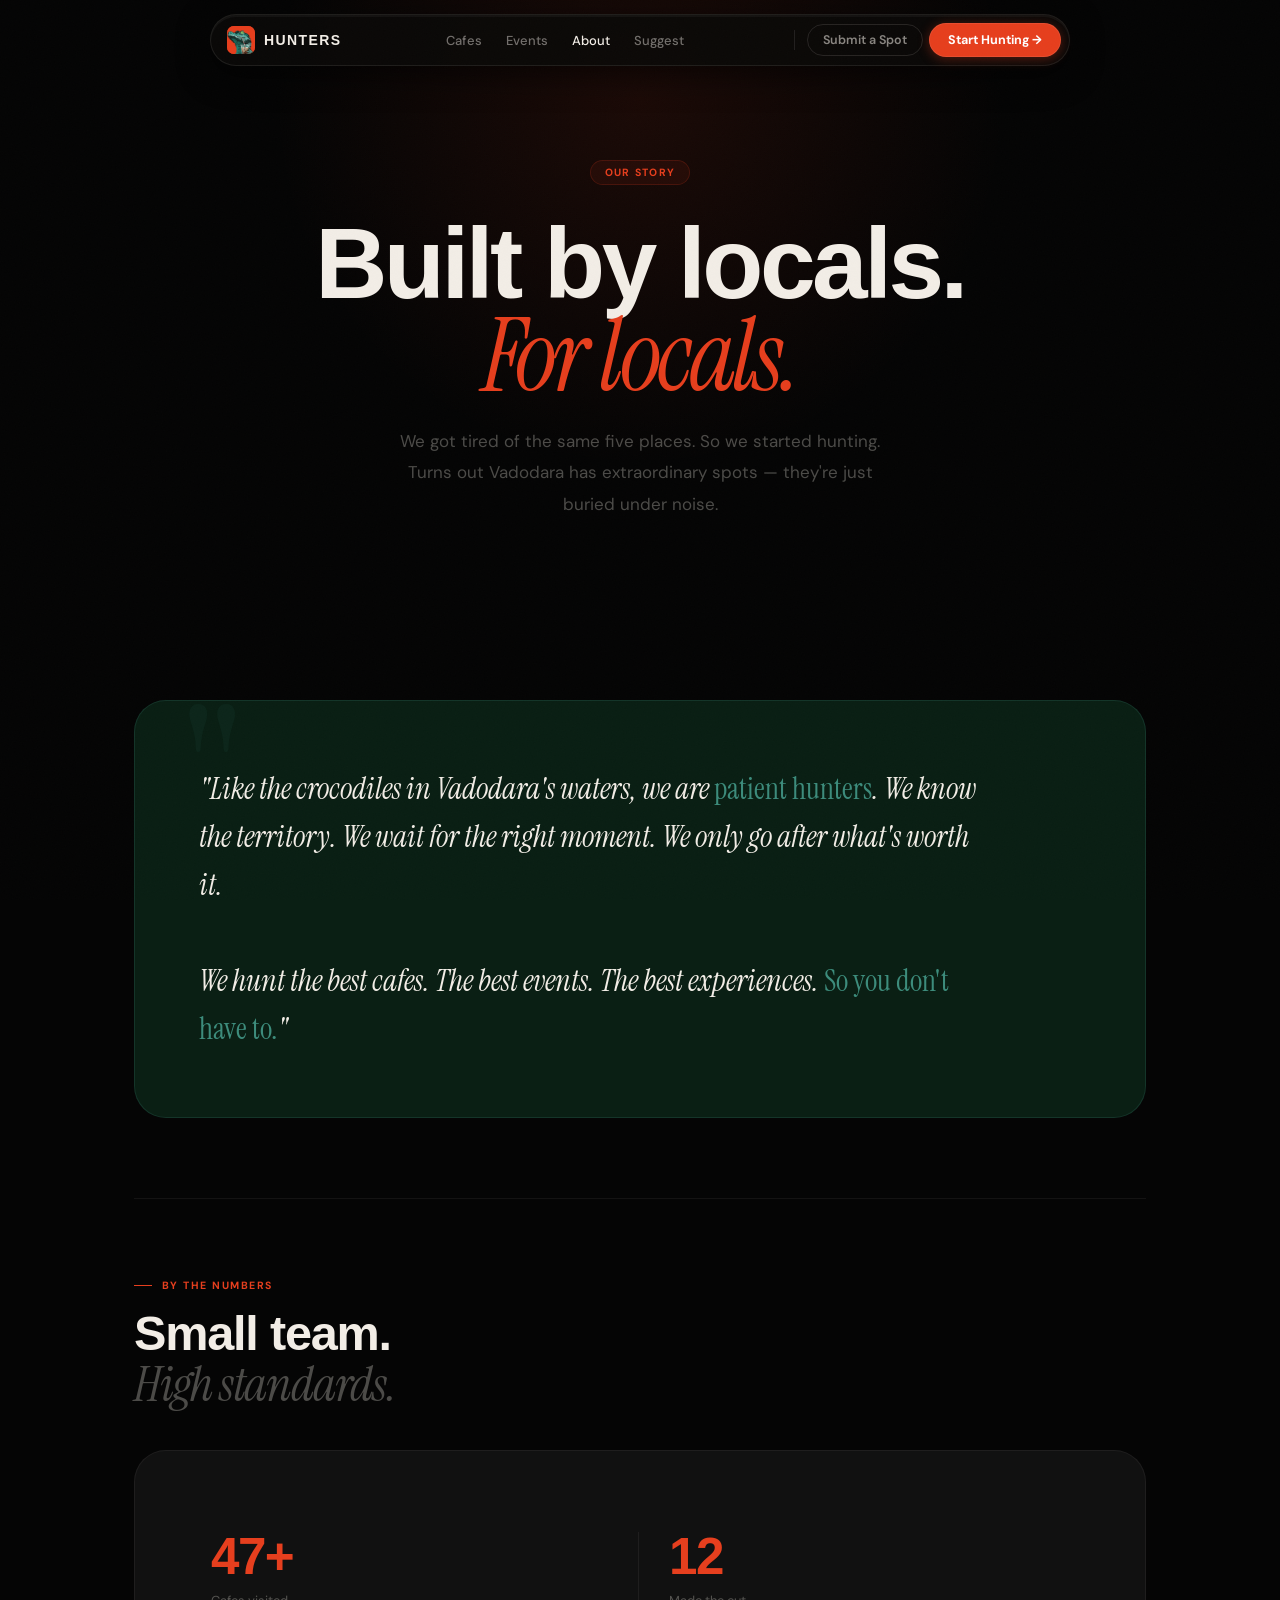
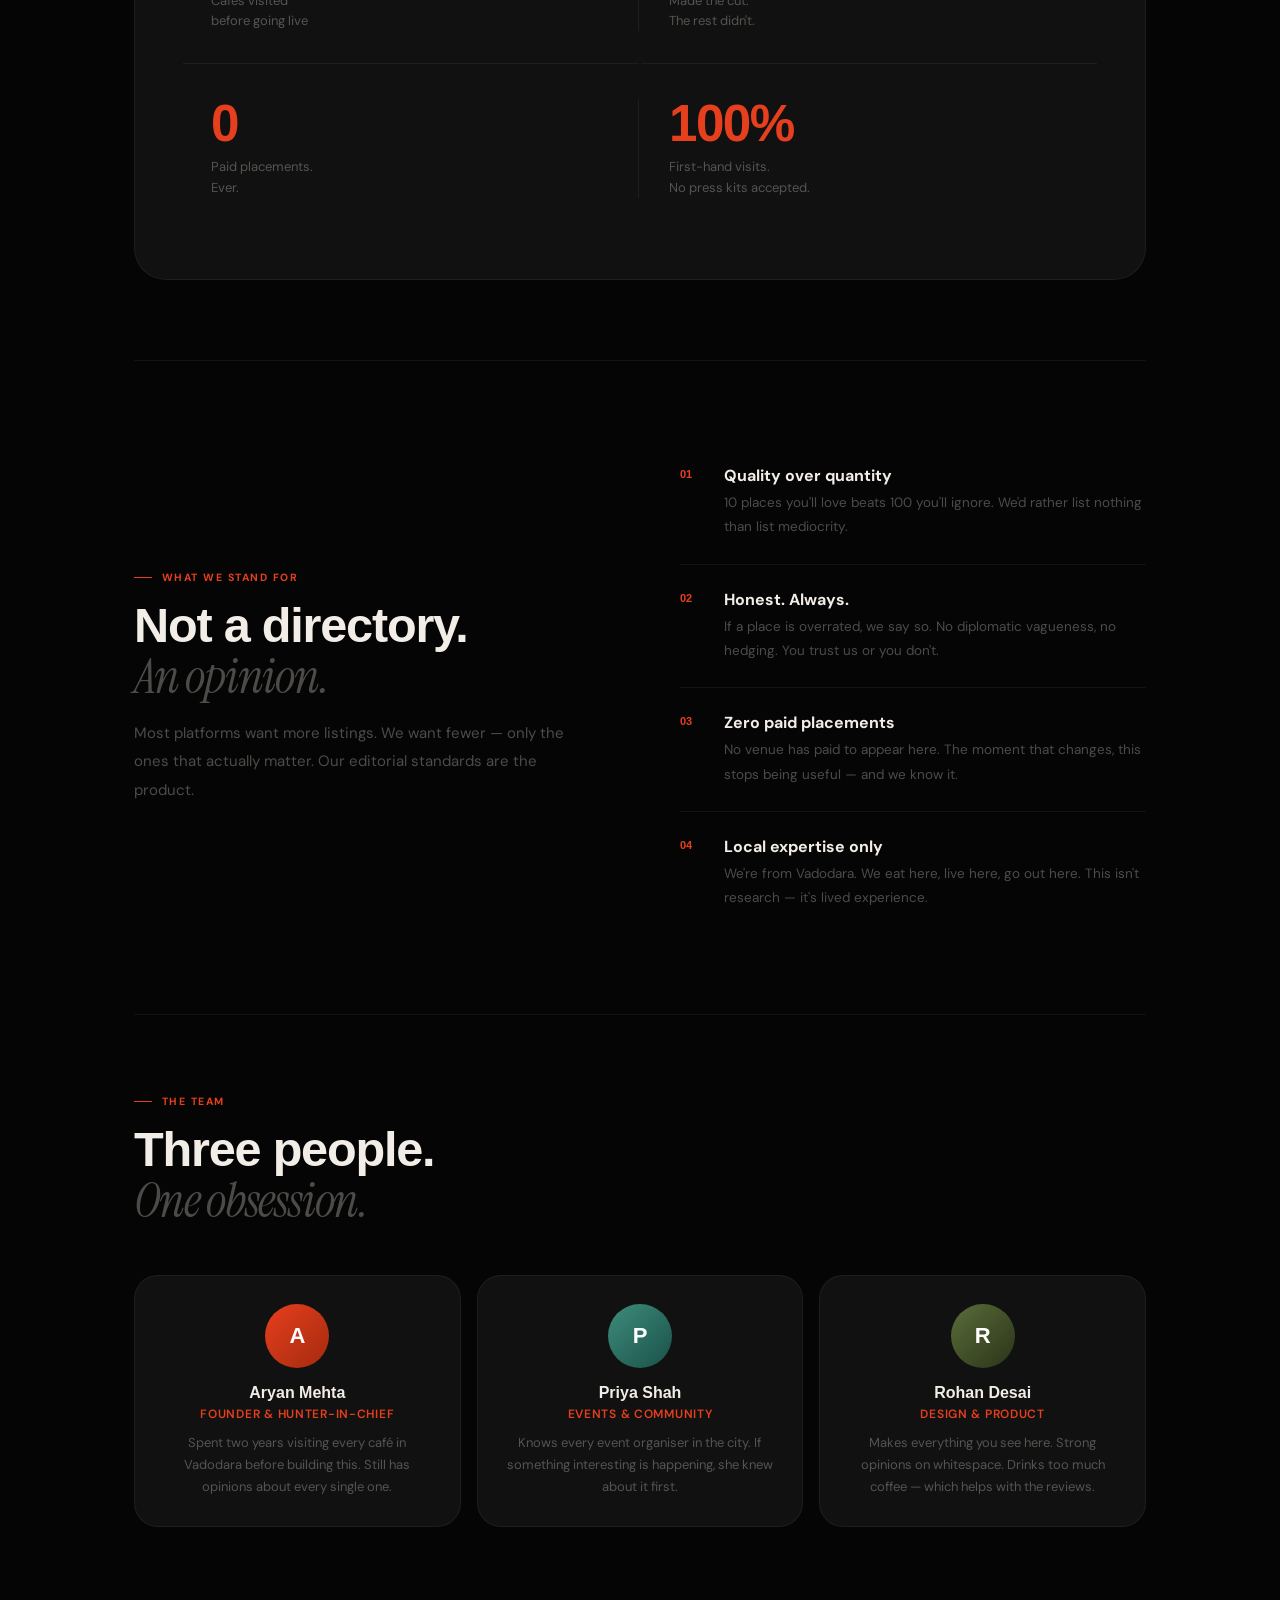
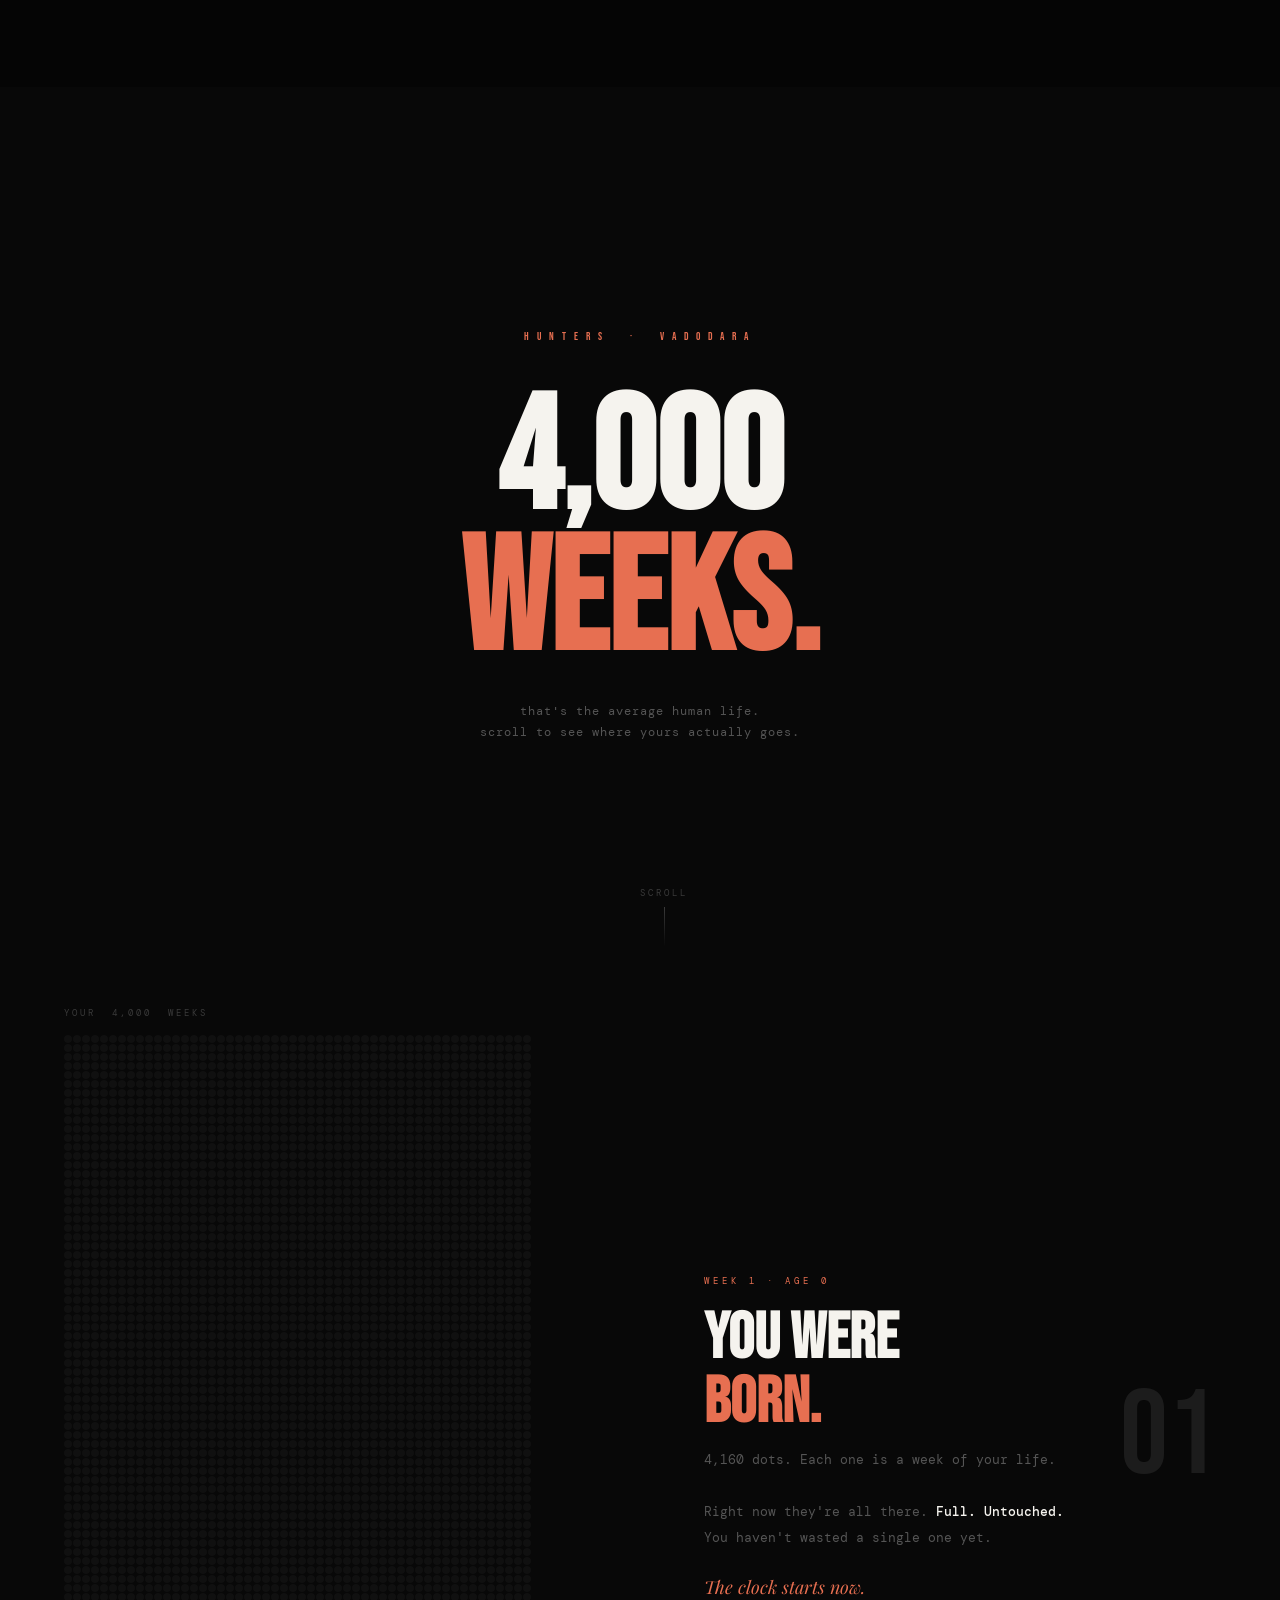
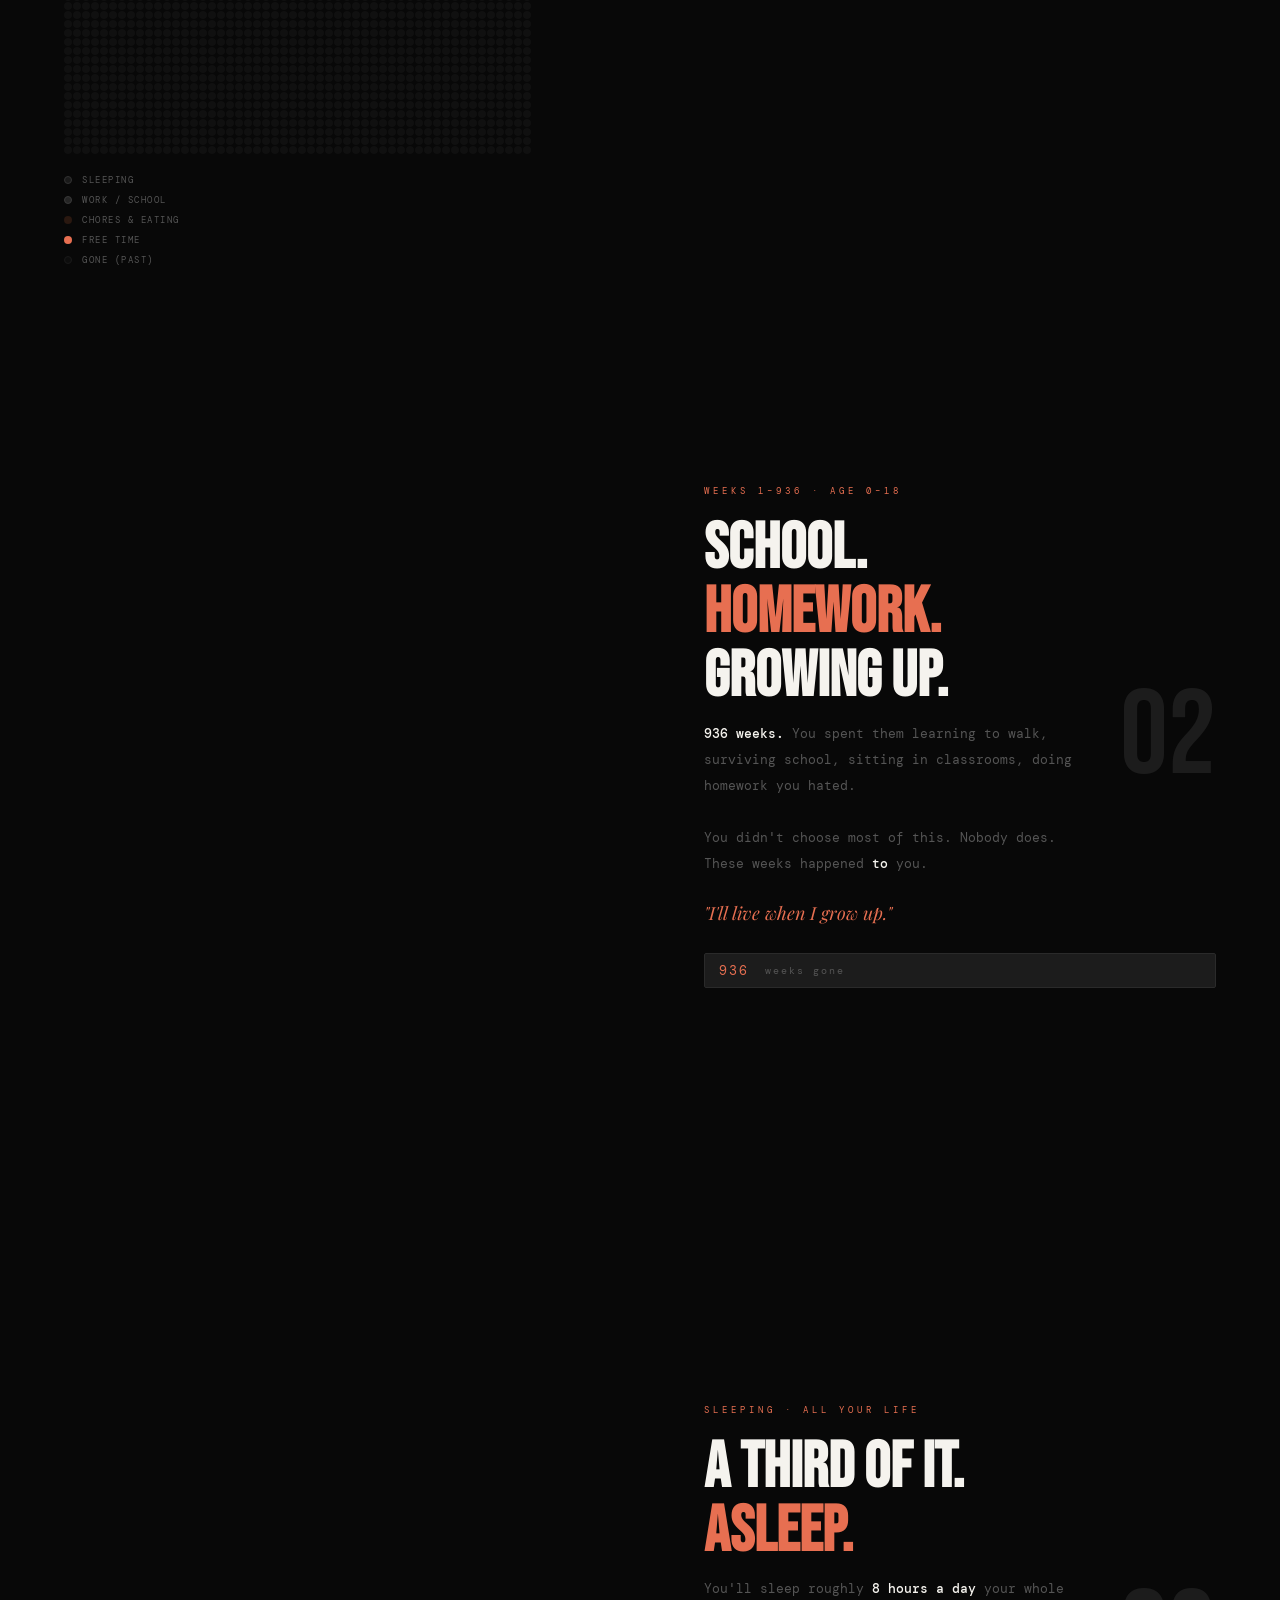
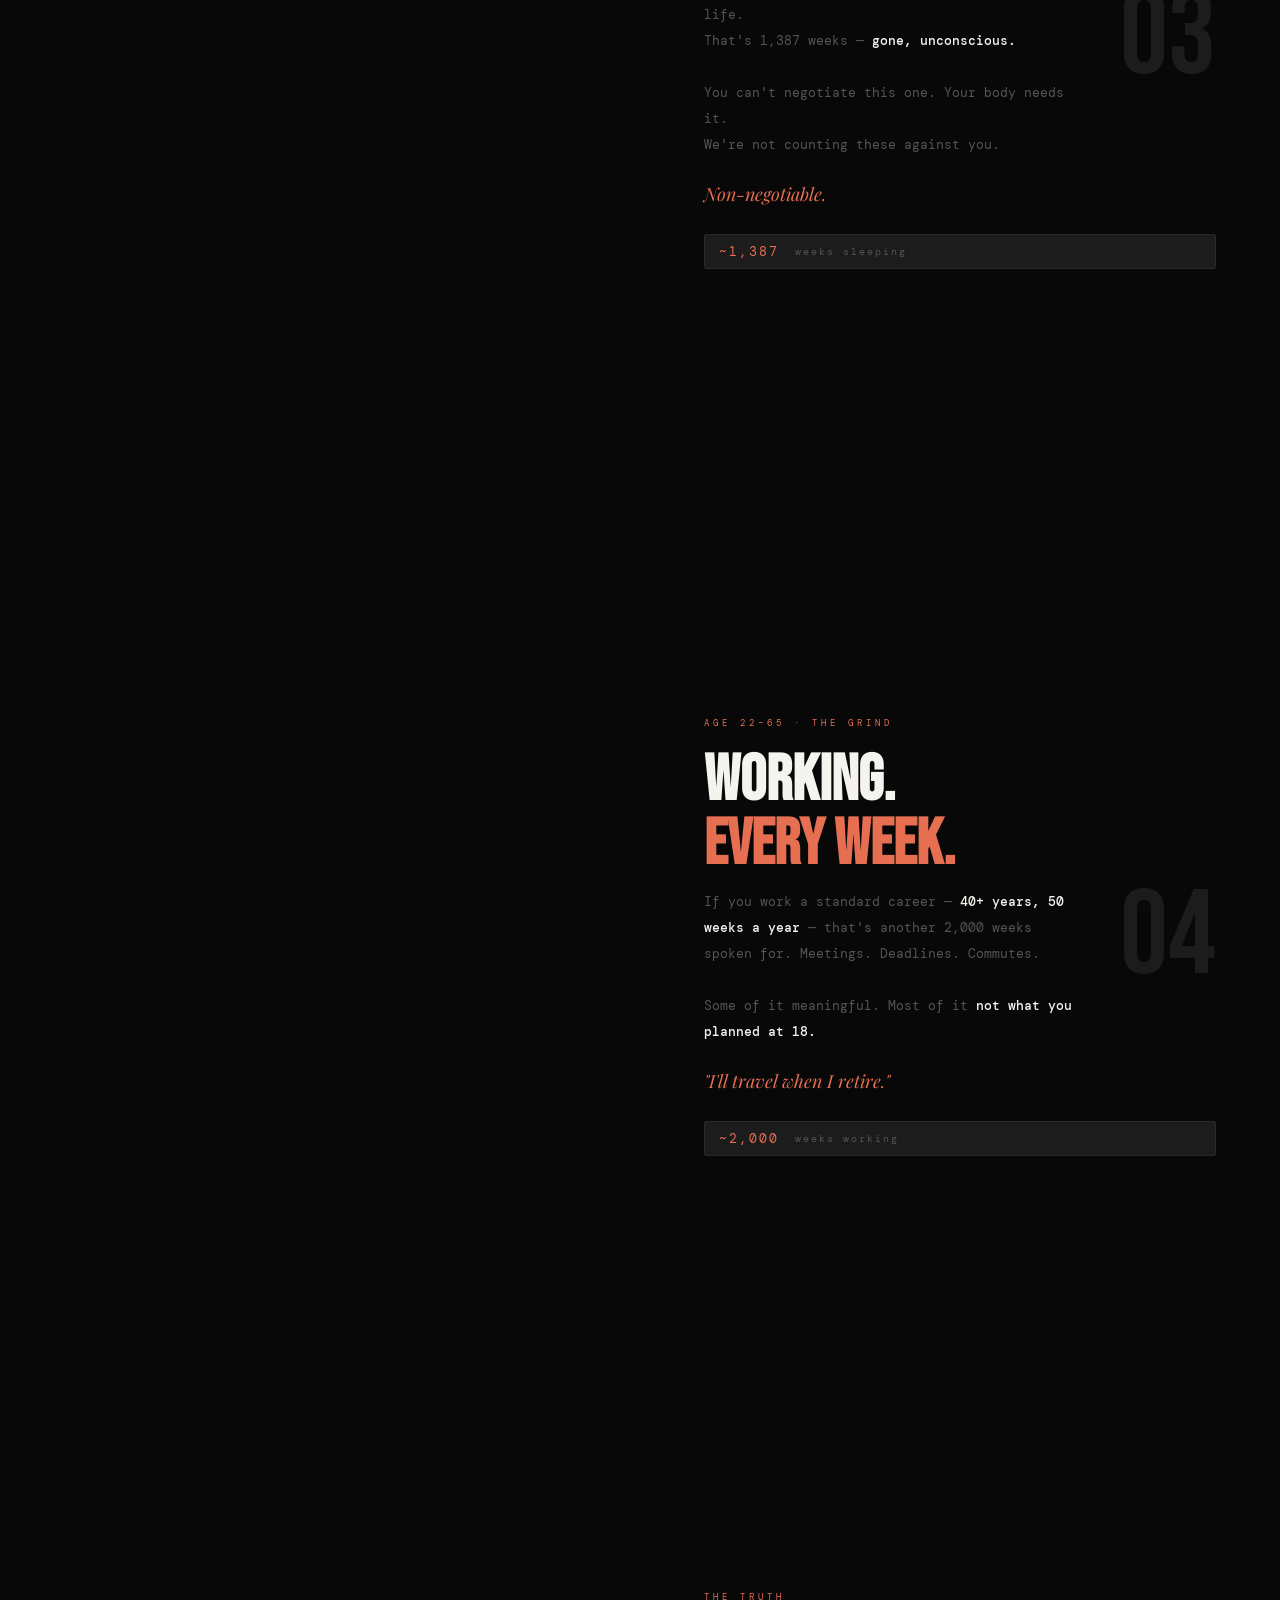
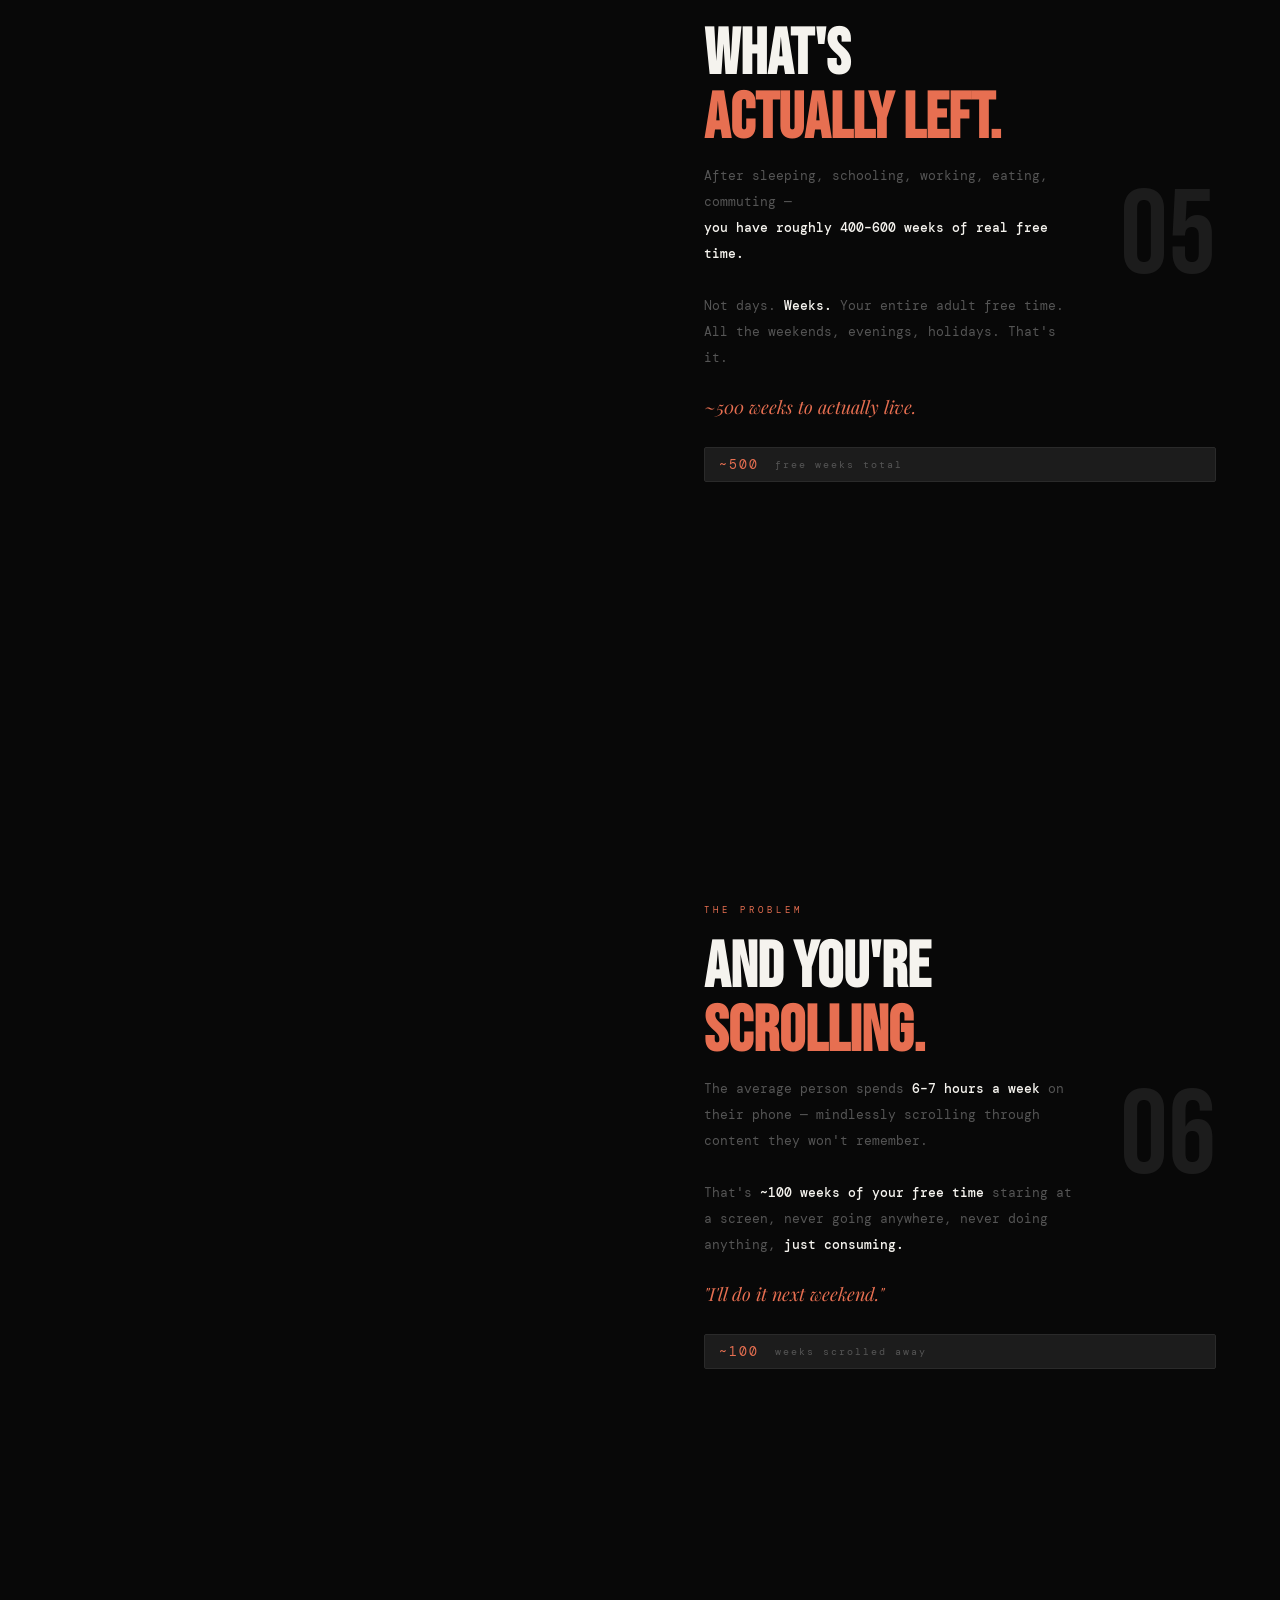
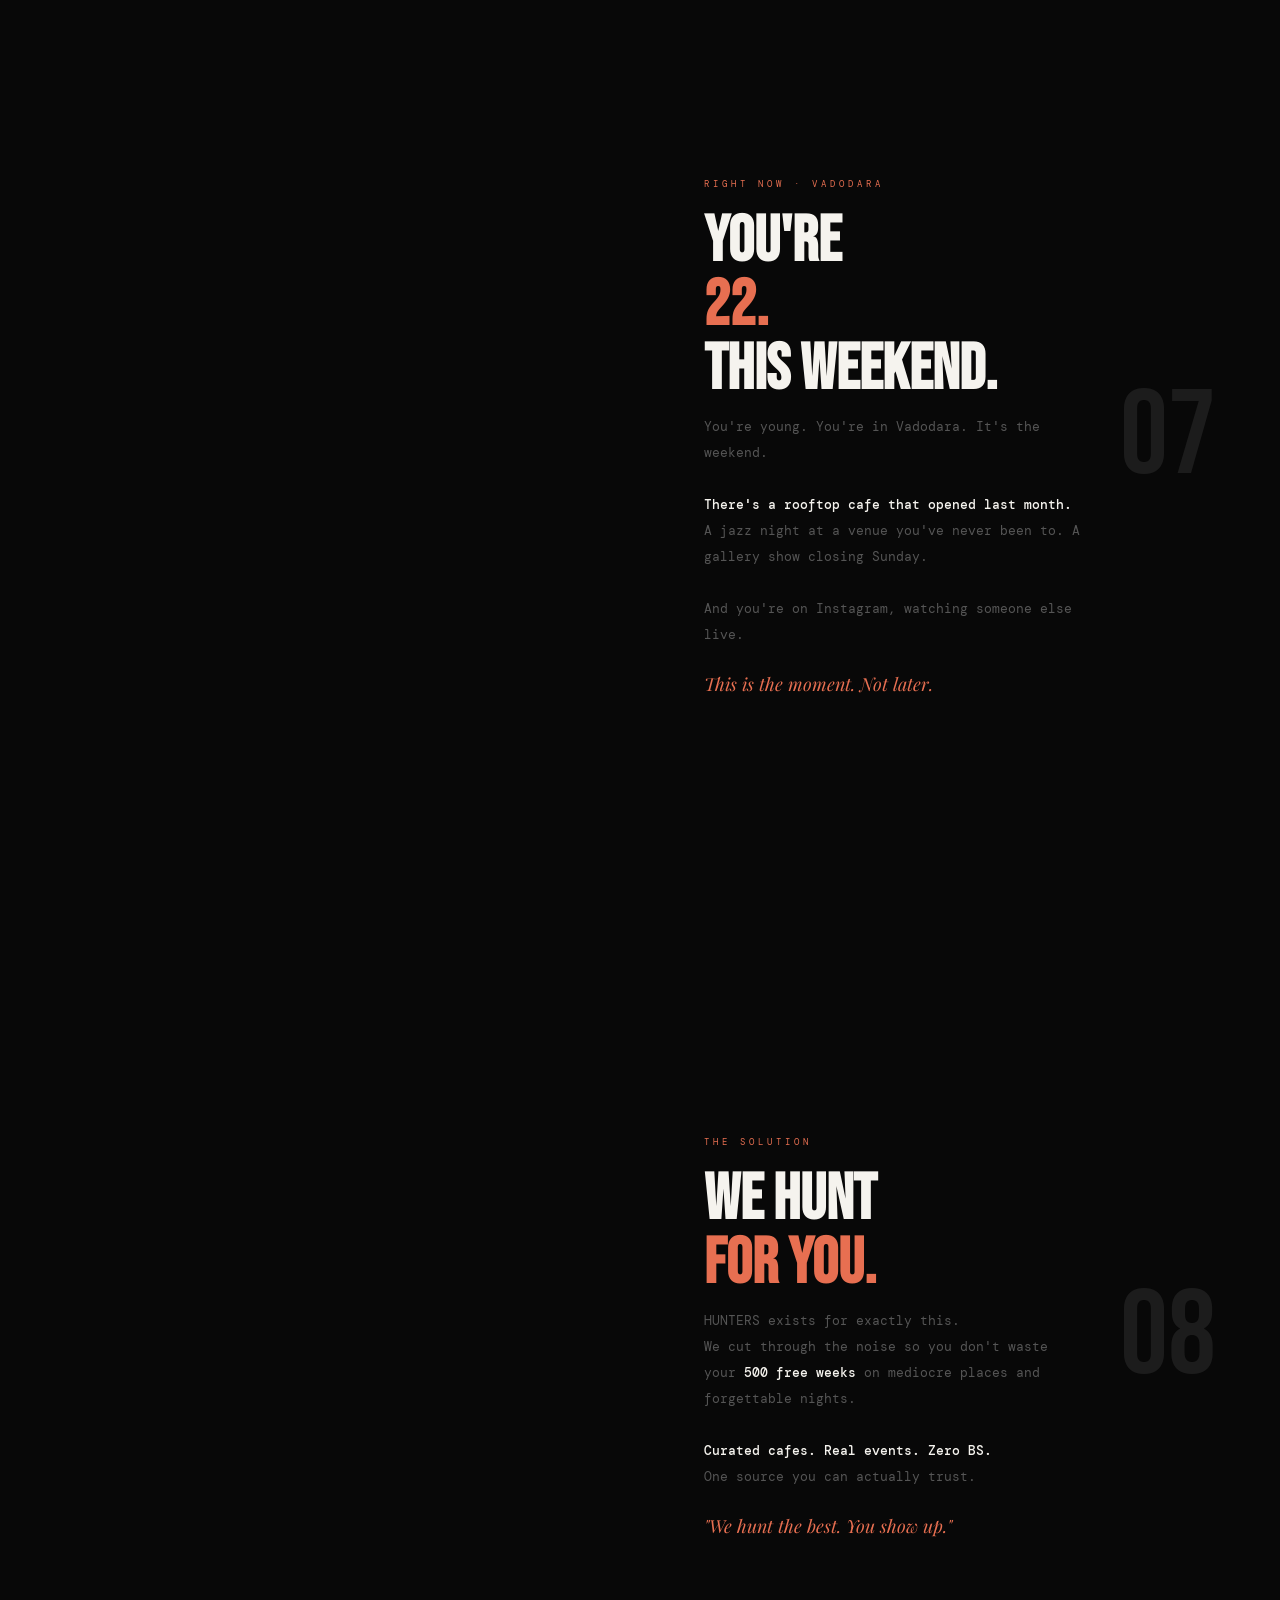
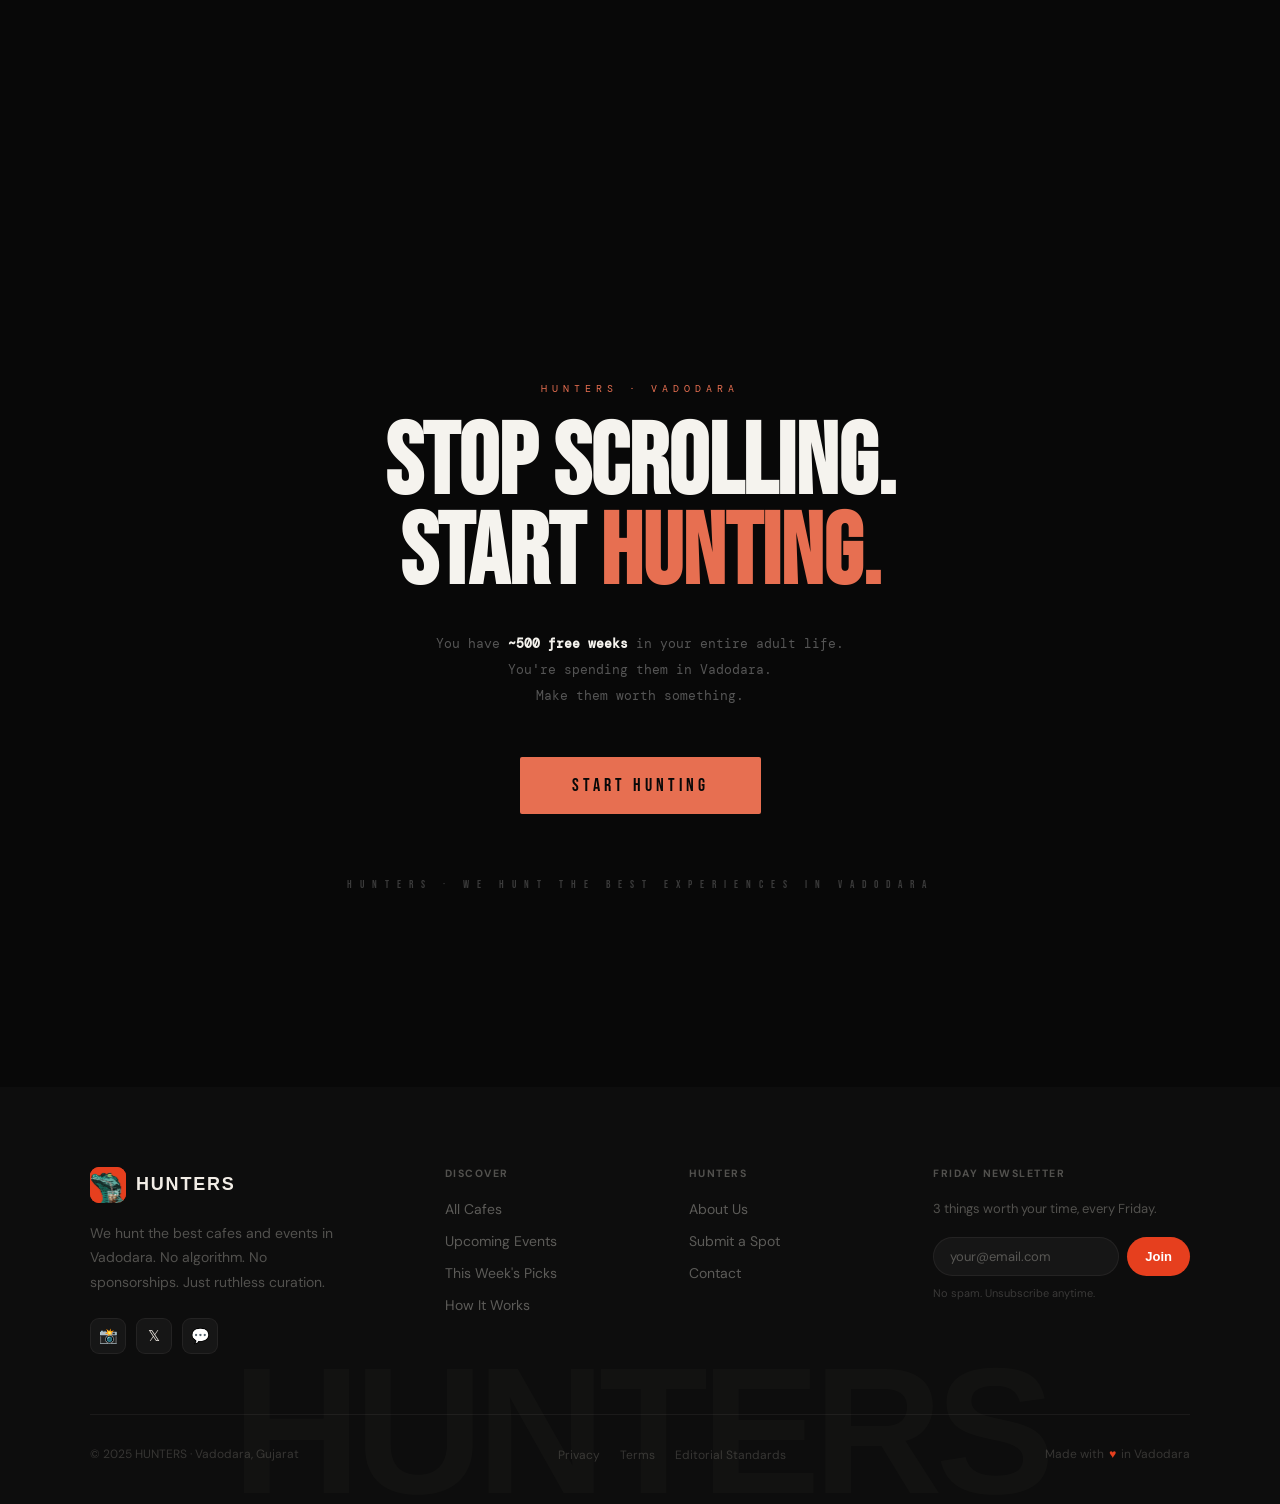
==== about.html @ c3a2cf5e "First Upload" ====
<!DOCTYPE html>
<html lang="en">

<head>
  <meta charset="UTF-8" />
  <meta name="viewport" content="width=device-width, initial-scale=1.0" />
  <title>About — HUNTERS</title>
  <link rel="preconnect" href="https://fonts.googleapis.com">
  <link rel="preconnect" href="https://fonts.gstatic.com" crossorigin>
  <link
    href="https://fonts.googleapis.com/css2?family=Cabinet+Grotesk:wght@400;500;600;700;800;900&family=Instrument+Serif:ital@0;1&family=DM+Sans:ital,wght@0,300;0,400;0,500;1,400&family=Bebas+Neue&family=DM+Mono:ital,wght@0,300;0,400;0,500;1,300&family=Playfair+Display:ital@1&display=swap"
    rel="stylesheet">
  <style>
    :root {
      --red: #e63f1e;
      --red-bright: #ff5230;
      --bg: #080808;
      --bg1: #0d0d0d;
      --bg2: #111111;
      --bg3: #161616;
      --bg4: #1c1c1c;
      --ink: #f2ede6;
      --ink60: rgba(242, 237, 230, .6);
      --ink30: rgba(242, 237, 230, .3);
      --ink10: rgba(242, 237, 230, .1);
      --ink06: rgba(242, 237, 230, .06);
      --green-bg: #0a1f14;
      --green-acc: #3d8c7c;
      --r-sm: 12px;
      --r-md: 18px;
      --r-lg: 24px;
      --r-xl: 32px;
      --ease-out: cubic-bezier(.22, 1, .36, 1);
      --spring: cubic-bezier(.34, 1.4, .64, 1);
    }

    *,
    *::before,
    *::after {
      box-sizing: border-box;
      margin: 0;
      padding: 0
    }

    html {
      scroll-behavior: smooth;
      -webkit-font-smoothing: antialiased
    }

    body {
      background: #050505;
      color: var(--ink);
      font-family: 'DM Sans', sans-serif;
      overflow-x: hidden
    }

    a {
      text-decoration: none;
      color: inherit
    }

    img {
      display: block
    }

    ::selection {
      background: var(--red);
      color: #fff
    }

    /* GRAIN */
    #grain {
      position: fixed;
      inset: 0;
      z-index: 8998;
      pointer-events: none;
      opacity: .28;
      background-image: url("data:image/svg+xml,%3Csvg xmlns='http://www.w3.org/2000/svg'%3E%3Cfilter id='g'%3E%3CfeTurbulence type='fractalNoise' baseFrequency='.72' numOctaves='4' stitchTiles='stitch'/%3E%3C/filter%3E%3Crect width='100%25' height='100%25' filter='url(%23g)' opacity='.06'/%3E%3C/svg%3E");
      animation: grainShift 8s steps(1) infinite
    }

    @keyframes grainShift {
      0% {
        background-position: 0 0
      }

      20% {
        background-position: -50px 30px
      }

      40% {
        background-position: 80px -20px
      }

      60% {
        background-position: -30px 60px
      }

      80% {
        background-position: 50px -50px
      }
    }

    /* NAV */
    nav {
      position: fixed;
      top: 0;
      left: 0;
      right: 0;
      z-index: 700;
      padding: 14px 20px;
      pointer-events: none;
      animation: fromTop .7s var(--ease-out) both
    }

    @keyframes fromTop {
      from {
        opacity: 0;
        transform: translateY(-16px)
      }

      to {
        opacity: 1;
        transform: none
      }
    }

    .nav-pill {
      pointer-events: all;
      max-width: 860px;
      margin: 0 auto;
      height: 52px;
      display: flex;
      align-items: center;
      justify-content: space-between;
      padding: 0 8px 0 16px;
      background: rgba(12, 11, 10, .88);
      backdrop-filter: blur(28px) saturate(180%);
      -webkit-backdrop-filter: blur(28px) saturate(180%);
      border: 1px solid rgba(242, 237, 230, .09);
      border-radius: 100px;
      box-shadow: 0 2px 0 rgba(255, 255, 255, .04) inset, 0 8px 32px rgba(0, 0, 0, .55);
      transition: border-color .3s, box-shadow .3s
    }

    .n-brand {
      display: flex;
      align-items: center;
      gap: 9px;
      flex-shrink: 0
    }

    .n-logo {
      width: 28px;
      height: 28px;
      border-radius: 7px;
      background: var(--red);
      overflow: hidden;
      flex-shrink: 0
    }

    .n-logo img {
      width: 100%;
      height: 100%;
      object-fit: cover;
      object-position: 50% 18%
    }

    .n-name {
      font-family: 'Cabinet Grotesk', sans-serif;
      font-weight: 900;
      font-size: 14px;
      letter-spacing: .1em;
      color: var(--ink)
    }

    .n-links {
      display: flex;
      align-items: center;
      gap: 0;
      list-style: none;
      margin: 0 auto;
      padding: 0 8px
    }

    .n-links a {
      font-size: 13px;
      font-weight: 500;
      color: rgba(242, 237, 230, .45);
      padding: 6px 12px;
      border-radius: 100px;
      transition: color .2s, background .2s;
      display: flex;
      align-items: center;
      gap: 4px;
      white-space: nowrap
    }

    .n-links a:hover {
      color: var(--ink);
      background: rgba(242, 237, 230, .06)
    }

    .n-links a.active {
      color: var(--ink)
    }

    .n-arr {
      font-size: 8px;
      opacity: .45;
      margin-top: 1px
    }

    .n-divider {
      width: 1px;
      height: 20px;
      background: rgba(242, 237, 230, .1);
      margin: 0 6px;
      flex-shrink: 0
    }

    .n-right {
      display: flex;
      align-items: center;
      gap: 6px;
      flex-shrink: 0
    }

    .n-ghost {
      font-size: 12.5px;
      font-weight: 600;
      color: rgba(242, 237, 230, .55);
      padding: 7px 15px;
      border-radius: 100px;
      border: 1px solid rgba(242, 237, 230, .12);
      transition: border-color .2s, color .2s, background .2s;
      white-space: nowrap
    }

    .n-ghost:hover {
      border-color: rgba(242, 237, 230, .22);
      color: var(--ink);
      background: rgba(242, 237, 230, .04)
    }

    .n-cta {
      font-size: 12.5px;
      font-weight: 700;
      color: #fff;
      padding: 8px 18px;
      border-radius: 100px;
      background: var(--red);
      border: 1px solid rgba(255, 255, 255, .08);
      box-shadow: 0 2px 12px rgba(230, 63, 30, .35);
      transition: background .2s, transform .15s var(--spring), box-shadow .3s;
      white-space: nowrap
    }

    .n-cta:hover {
      background: var(--red-bright);
      transform: translateY(-1px);
      box-shadow: 0 6px 24px rgba(230, 63, 30, .5)
    }

    .n-menu-btn {
      display: none;
      flex-direction: column;
      justify-content: center;
      gap: 5px;
      width: 36px;
      height: 36px;
      background: var(--ink06);
      border: 1px solid var(--ink10);
      border-radius: 9px;
      cursor: pointer;
      padding: 8px
    }

    .n-menu-btn span {
      display: block;
      height: 1.5px;
      background: rgba(242, 237, 230, .6);
      border-radius: 2px;
      transition: transform .25s var(--ease-out), opacity .2s
    }

    .n-mobile-menu {
      display: none;
      position: fixed;
      inset: 0;
      z-index: 699;
      background: rgba(5, 5, 5, .97);
      backdrop-filter: blur(20px);
      flex-direction: column;
      justify-content: center;
      align-items: center;
      gap: 8px;
      padding: 80px 24px 40px
    }

    .n-mobile-menu.open {
      display: flex
    }

    .n-mobile-menu a {
      font-family: 'Cabinet Grotesk', sans-serif;
      font-weight: 800;
      font-size: 32px;
      color: rgba(242, 237, 230, .3);
      letter-spacing: -.02em;
      padding: 12px 0;
      width: 100%;
      text-align: center;
      border-bottom: 1px solid rgba(242, 237, 230, .06);
      transition: color .2s
    }

    .n-mobile-menu a:hover {
      color: var(--ink)
    }

    .n-mobile-menu .nm-cta {
      margin-top: 24px;
      background: var(--red);
      color: #fff !important;
      border-radius: 100px;
      padding: 16px 40px !important;
      font-size: 16px !important;
      border-bottom: none !important;
      width: auto !important
    }

    /* SHARED LAYOUT */
    .wrap {
      max-width: 1100px;
      margin: 0 auto;
      padding: 0 44px
    }

    .ey {
      font-size: 10.5px;
      font-weight: 700;
      letter-spacing: .14em;
      text-transform: uppercase;
      color: var(--red);
      margin-bottom: 16px;
      display: flex;
      align-items: center;
      gap: 10px
    }

    .ey::before {
      content: '';
      width: 18px;
      height: 1px;
      background: var(--red)
    }

    .sec-h {
      font-family: 'Cabinet Grotesk', sans-serif;
      font-weight: 900;
      font-size: clamp(34px, 3.8vw, 52px);
      line-height: 1.04;
      letter-spacing: -.025em;
      margin-bottom: 16px
    }

    .it {
      font-family: 'Instrument Serif', sans-serif;
      font-style: italic;
      font-weight: 400;
      color: var(--ink30)
    }

    .accent {
      color: var(--red)
    }

    @keyframes fadeUp {
      from {
        opacity: 0;
        transform: translateY(22px)
      }

      to {
        opacity: 1;
        transform: none
      }
    }

    .rev {
      opacity: 0;
      transform: translateY(20px);
      transition: opacity .6s var(--ease-out), transform .6s var(--ease-out)
    }

    .rev.in {
      opacity: 1;
      transform: none
    }

    /* ── PAGE HERO ── */
    .pg-hero {
      padding: 160px 44px 100px;
      text-align: center;
      position: relative;
      overflow: hidden;
      max-width: 900px;
      margin: 0 auto
    }

    .pg-glow {
      position: absolute;
      top: 0;
      left: 50%;
      transform: translateX(-50%);
      width: 800px;
      height: 500px;
      background: radial-gradient(ellipse at 50% 20%, rgba(230, 63, 30, .1) 0%, transparent 65%);
      pointer-events: none
    }

    .pg-badge {
      display: inline-flex;
      align-items: center;
      gap: 8px;
      background: rgba(230, 63, 30, .07);
      border: 1px solid rgba(230, 63, 30, .18);
      border-radius: 100px;
      padding: 5px 14px;
      font-size: 10.5px;
      font-weight: 700;
      letter-spacing: .12em;
      text-transform: uppercase;
      color: var(--red);
      margin-bottom: 32px;
      animation: fadeUp .7s var(--ease-out) .1s both
    }

    .pg-h {
      font-family: 'Cabinet Grotesk', sans-serif;
      font-weight: 900;
      font-size: clamp(52px, 8vw, 100px);
      line-height: .92;
      letter-spacing: -.035em;
      margin-bottom: 24px;
      animation: fadeUp .8s var(--ease-out) .2s both
    }

    .pg-sub {
      font-size: 17px;
      color: var(--ink30);
      line-height: 1.85;
      max-width: 520px;
      margin: 0 auto;
      animation: fadeUp .7s var(--ease-out) .35s both
    }

    /* ── ABOUT SECTIONS ── */
    .about-section {
      padding: 80px 0;
      border-top: 1px solid var(--ink06)
    }

    .about-grid {
      display: grid;
      grid-template-columns: 1fr 1fr;
      gap: 80px;
      align-items: center
    }

    .about-grid.flip {
      direction: rtl
    }

    .about-grid.flip>* {
      direction: ltr
    }

    .stat-block {
      background: var(--bg2);
      border: 1px solid var(--ink06);
      border-radius: var(--r-xl);
      padding: 48px;
      display: grid;
      grid-template-columns: 1fr 1fr;
      gap: 2px;
      overflow: hidden
    }

    .stat-item {
      padding: 32px 28px;
      position: relative
    }

    .stat-item::after {
      content: '';
      position: absolute;
      right: 0;
      top: 20%;
      bottom: 20%;
      width: 1px;
      background: var(--ink06)
    }

    .stat-item:nth-child(2)::after,
    .stat-item:nth-child(4)::after {
      display: none
    }

    .stat-item::before {
      content: '';
      position: absolute;
      bottom: 0;
      left: 0;
      right: 0;
      height: 1px;
      background: var(--ink06)
    }

    .stat-item:nth-child(3)::before,
    .stat-item:nth-child(4)::before {
      display: none
    }

    .stat-n {
      font-family: 'Cabinet Grotesk', sans-serif;
      font-weight: 900;
      font-size: clamp(36px, 4vw, 52px);
      color: var(--red);
      line-height: 1;
      margin-bottom: 8px;
      letter-spacing: -.03em
    }

    .stat-l {
      font-size: 13px;
      color: var(--ink30);
      line-height: 1.6
    }

    .value-list {
      display: flex;
      flex-direction: column;
      gap: 0
    }

    .value-item {
      display: flex;
      gap: 20px;
      padding: 24px 0;
      border-bottom: 1px solid var(--ink06)
    }

    .value-item:last-child {
      border-bottom: none
    }

    .v-num {
      font-family: 'Cabinet Grotesk', sans-serif;
      font-weight: 900;
      font-size: 11px;
      color: var(--red);
      min-width: 24px;
      margin-top: 3px
    }

    .v-title {
      font-weight: 700;
      font-size: 16px;
      color: var(--ink);
      margin-bottom: 5px
    }

    .v-body {
      font-size: 13.5px;
      color: var(--ink30);
      line-height: 1.8
    }

    .team-grid {
      display: grid;
      grid-template-columns: repeat(3, 1fr);
      gap: 16px;
      margin-top: 48px
    }

    .team-card {
      background: var(--bg2);
      border: 1px solid var(--ink06);
      border-radius: var(--r-lg);
      padding: 28px 24px;
      text-align: center;
      transition: border-color .25s, transform .3s var(--ease-out)
    }

    .team-card:hover {
      border-color: rgba(230, 63, 30, .18);
      transform: translateY(-4px)
    }

    .team-av {
      width: 64px;
      height: 64px;
      border-radius: 50%;
      margin: 0 auto 16px;
      display: flex;
      align-items: center;
      justify-content: center;
      font-family: 'Cabinet Grotesk', sans-serif;
      font-weight: 900;
      font-size: 22px;
      color: #fff
    }

    .av-a {
      background: linear-gradient(135deg, #e63f1e, #a52a0e)
    }

    .av-b {
      background: linear-gradient(135deg, #3d8c7c, #1a5148)
    }

    .av-c {
      background: linear-gradient(135deg, #5a6e3a, #2a3318)
    }

    .team-name {
      font-family: 'Cabinet Grotesk', sans-serif;
      font-weight: 800;
      font-size: 16px;
      color: var(--ink);
      margin-bottom: 4px
    }

    .team-role {
      font-size: 12px;
      color: var(--red);
      font-weight: 600;
      letter-spacing: .06em;
      text-transform: uppercase;
      margin-bottom: 10px
    }

    .team-bio {
      font-size: 13px;
      color: var(--ink30);
      line-height: 1.7
    }

    .manifesto-block {
      background: var(--green-bg);
      border: 1px solid rgba(61, 140, 124, .2);
      border-radius: var(--r-xl);
      padding: 64px;
      margin: 80px 0;
      position: relative;
      overflow: hidden
    }

    .manifesto-block::before {
      content: '"';
      position: absolute;
      top: -20px;
      left: 40px;
      font-family: 'Instrument Serif', serif;
      font-size: 200px;
      color: rgba(61, 140, 124, .07);
      pointer-events: none;
      line-height: 1
    }

    .manifesto-text {
      font-family: 'Instrument Serif', serif;
      font-style: italic;
      font-size: clamp(20px, 2.5vw, 30px);
      line-height: 1.6;
      color: var(--ink);
      max-width: 780px;
      position: relative;
      z-index: 1
    }

    .manifesto-text em {
      color: var(--green-acc);
      font-style: normal
    }

    /* ── FOOTER ── */
    footer {
      background: var(--bg1);
      padding: 80px 44px 40px;
      position: relative;
      overflow: hidden
    }

    footer::before {
      content: 'HUNTERS';
      position: absolute;
      bottom: -30px;
      left: 50%;
      transform: translateX(-50%);
      font-family: 'Cabinet Grotesk', sans-serif;
      font-weight: 900;
      font-size: clamp(80px, 14vw, 180px);
      letter-spacing: -.04em;
      color: rgba(242, 237, 230, .025);
      pointer-events: none;
      white-space: nowrap;
      user-select: none
    }

    .foot-inner {
      max-width: 1100px;
      margin: 0 auto
    }

    .foot-top {
      display: grid;
      grid-template-columns: 1.6fr 1fr 1fr 1fr;
      gap: 60px;
      padding-bottom: 60px
    }

    .ft-brand-row {
      display: flex;
      align-items: center;
      gap: 10px;
      margin-bottom: 18px
    }

    .ft-logo {
      width: 36px;
      height: 36px;
      border-radius: 9px;
      background: var(--red);
      overflow: hidden;
      flex-shrink: 0
    }

    .ft-logo img {
      width: 100%;
      height: 100%;
      object-fit: cover;
      object-position: 50% 14%
    }

    .ft-name {
      font-family: 'Cabinet Grotesk', sans-serif;
      font-weight: 900;
      font-size: 18px;
      letter-spacing: .1em;
      color: var(--ink)
    }

    .ft-tagline {
      font-size: 14px;
      color: var(--ink30);
      line-height: 1.75;
      max-width: 260px;
      margin-bottom: 24px
    }

    .ft-social {
      display: flex;
      gap: 10px
    }

    .ft-social a {
      width: 36px;
      height: 36px;
      background: var(--bg3);
      border: 1px solid var(--ink06);
      border-radius: 9px;
      display: flex;
      align-items: center;
      justify-content: center;
      font-size: 15px;
      transition: background .2s, transform .2s var(--spring)
    }

    .ft-social a:hover {
      background: var(--bg4);
      transform: translateY(-2px)
    }

    .ft-col-head {
      font-size: 10.5px;
      font-weight: 700;
      letter-spacing: .14em;
      text-transform: uppercase;
      color: var(--ink30);
      margin-bottom: 18px
    }

    .ft-col ul {
      list-style: none;
      display: flex;
      flex-direction: column;
      gap: 11px
    }

    .ft-col ul a {
      font-size: 14px;
      color: rgba(242, 237, 230, .35);
      transition: color .2s
    }

    .ft-col ul a:hover {
      color: var(--ink60)
    }

    .ft-nl-form {
      display: flex;
      gap: 8px;
      margin-top: 4px
    }

    .ft-nl-input {
      flex: 1;
      background: var(--bg3);
      border: 1px solid var(--ink06);
      border-radius: 100px;
      padding: 10px 16px;
      font-size: 13px;
      color: var(--ink);
      font-family: 'DM Sans', sans-serif;
      outline: none;
      transition: border-color .2s
    }

    .ft-nl-input::placeholder {
      color: var(--ink30)
    }

    .ft-nl-input:focus {
      border-color: rgba(242, 237, 230, .18)
    }

    .ft-nl-btn {
      background: var(--red);
      color: #fff;
      border: none;
      border-radius: 100px;
      padding: 10px 18px;
      font-size: 13px;
      font-weight: 700;
      font-family: 'Cabinet Grotesk', sans-serif;
      cursor: pointer;
      white-space: nowrap;
      transition: background .2s
    }

    .ft-nl-btn:hover {
      background: var(--red-bright)
    }

    .ft-nl-note {
      font-size: 11px;
      color: rgba(242, 237, 230, .2);
      margin-top: 10px
    }

    .foot-divider {
      height: 1px;
      background: var(--ink06);
      margin-bottom: 28px
    }

    .foot-bottom {
      display: flex;
      align-items: center;
      justify-content: space-between;
      flex-wrap: wrap;
      gap: 16px
    }

    .f-copy {
      font-size: 12px;
      color: rgba(242, 237, 230, .18)
    }

    .foot-bottom-links {
      display: flex;
      gap: 20px;
      list-style: none
    }

    .foot-bottom-links a {
      font-size: 12px;
      color: rgba(242, 237, 230, .18);
      transition: color .2s
    }

    .foot-bottom-links a:hover {
      color: rgba(242, 237, 230, .45)
    }

    .foot-made {
      font-size: 12px;
      color: rgba(242, 237, 230, .18);
      display: flex;
      align-items: center;
      gap: 5px
    }

    .foot-made span {
      color: var(--red)
    }

    /* RESPONSIVE */
    @media(max-width:900px) {
      nav {
        padding: 12px 16px
      }

      .nav-pill {
        padding: 0 6px 0 14px
      }

      .n-links {
        display: none
      }

      .n-divider {
        display: none
      }

      .n-ghost {
        display: none
      }

      .n-cta {
        font-size: 12px;
        padding: 7px 14px
      }

      .pg-hero {
        padding: 120px 20px 70px
      }

      .wrap {
        padding: 0 20px
      }

      .about-grid {
        grid-template-columns: 1fr;
        gap: 40px
      }

      .about-grid.flip {
        direction: ltr
      }

      .team-grid {
        grid-template-columns: 1fr 1fr
      }

      .manifesto-block {
        padding: 40px 28px
      }

      footer {
        padding: 60px 20px 32px
      }

      .foot-top {
        grid-template-columns: 1fr 1fr;
        gap: 40px;
        padding-bottom: 40px
      }

      .foot-bottom {
        flex-direction: column;
        align-items: flex-start;
        gap: 10px
      }
    }

    @media(max-width:560px) {
      nav {
        padding: 10px 12px
      }

      .nav-pill {
        height: 46px;
        padding: 0 4px 0 12px
      }

      .n-logo {
        width: 24px;
        height: 24px
      }

      .n-name {
        font-size: 13px
      }

      .n-cta {
        display: none
      }

      .n-menu-btn {
        display: flex
      }

      .pg-hero {
        padding: 100px 16px 60px
      }

      .pg-h {
        font-size: clamp(42px, 11vw, 64px)
      }

      .wrap {
        padding: 0 16px
      }

      .stat-block {
        grid-template-columns: 1fr 1fr;
        padding: 28px 20px
      }

      .stat-item {
        padding: 20px 16px
      }

      .stat-n {
        font-size: clamp(28px, 7vw, 40px)
      }

      .team-grid {
        grid-template-columns: 1fr
      }

      .manifesto-block {
        padding: 32px 20px;
        margin: 48px 0
      }

      footer {
        padding: 48px 16px 28px
      }

      .foot-top {
        grid-template-columns: 1fr;
        gap: 32px
      }

      .ft-nl-form {
        flex-direction: column
      }

      .ft-nl-input {
        border-radius: 10px
      }

      .ft-nl-btn {
        border-radius: 10px;
        width: 100%;
        padding: 12px
      }

      .foot-bottom-links {
        flex-wrap: wrap;
        gap: 12px
      }
    }
  </style>
</head>

<body>
  <div id="grain"></div>

  <!-- NAV -->
  <nav>
    <div class="nav-pill">
      <a href="index.html" class="n-brand">
        <div class="n-logo"><img src="/logo.png" alt="HUNTERS"></div>
        <span class="n-name">HUNTERS</span>
      </a>
      <ul class="n-links">
        <li><a href="cafes.html">Cafes</a></li>
        <li><a href="events.html">Events</a></li>
        <li><a href="about.html" class="active">About</a></li>
        <li><a href="suggest.html">Suggest</a></li>
      </ul>
      <div class="n-right">
        <div class="n-divider"></div>
        <a href="suggest.html" class="n-ghost">Submit a Spot</a>
        <a href="cafes.html" class="n-cta">Start Hunting →</a>
        <button class="n-menu-btn" id="menuBtn"><span></span><span></span><span></span></button>
      </div>
    </div>
  </nav>
  <div class="n-mobile-menu" id="mobileMenu">
    <a href="cafes.html">Cafes</a>
    <a href="events.html">Events</a>
    <a href="about.html">About</a>
    <a href="suggest.html">Suggest</a>
    <a href="cafes.html" class="nm-cta">Start Hunting →</a>
  </div>

  <!-- HERO -->
  <div style="max-width:900px;margin:0 auto;padding:0 44px">
    <div class="pg-hero" style="padding-left:0;padding-right:0">
      <div class="pg-glow"></div>
      <div class="pg-badge">Our Story</div>
      <h1 class="pg-h">Built by locals.<br><span
          style="font-family:'Instrument Serif',serif;font-style:italic;font-weight:400;color:var(--red)">For
          locals.</span></h1>
      <p class="pg-sub">We got tired of the same five places. So we started hunting. Turns out Vadodara has
        extraordinary spots — they're just buried under noise.</p>
    </div>
  </div>

  <!-- MANIFESTO -->
  <div class="wrap" style="padding-top:0;padding-bottom:80px">
    <div class="manifesto-block rev">
      <p class="manifesto-text">
        "Like the crocodiles in Vadodara's waters, we are <em>patient hunters</em>. We know the territory. We wait for
        the right moment. We only go after what's worth it.<br><br>
        We hunt the best cafes. The best events. The best experiences. <em>So you don't have to.</em>"
      </p>
    </div>

    <!-- STATS -->
    <div class="about-section">
      <div class="ey rev">By The Numbers</div>
      <h2 class="sec-h rev">Small team.<br><span class="it">High standards.</span></h2>
      <div style="margin-top:40px" class="rev">
        <div class="stat-block">
          <div class="stat-item">
            <div class="stat-n">47+</div>
            <div class="stat-l">Cafes visited<br>before going live</div>
          </div>
          <div class="stat-item">
            <div class="stat-n">12</div>
            <div class="stat-l">Made the cut.<br>The rest didn't.</div>
          </div>
          <div class="stat-item">
            <div class="stat-n">0</div>
            <div class="stat-l">Paid placements.<br>Ever.</div>
          </div>
          <div class="stat-item">
            <div class="stat-n">100%</div>
            <div class="stat-l">First-hand visits.<br>No press kits accepted.</div>
          </div>
        </div>
      </div>
    </div>

    <!-- VALUES -->
    <div class="about-section">
      <div class="about-grid">
        <div>
          <div class="ey rev">What We Stand For</div>
          <h2 class="sec-h rev">Not a directory.<br><span class="it">An opinion.</span></h2>
          <p style="font-size:15px;color:var(--ink30);line-height:1.9;margin-bottom:0" class="rev">Most platforms want
            more listings. We want fewer — only the ones that actually matter. Our editorial standards are the product.
          </p>
        </div>
        <div class="value-list rev">
          <div class="value-item">
            <span class="v-num">01</span>
            <div>
              <div class="v-title">Quality over quantity</div>
              <div class="v-body">10 places you'll love beats 100 you'll ignore. We'd rather list nothing than list
                mediocrity.</div>
            </div>
          </div>
          <div class="value-item">
            <span class="v-num">02</span>
            <div>
              <div class="v-title">Honest. Always.</div>
              <div class="v-body">If a place is overrated, we say so. No diplomatic vagueness, no hedging. You trust us
                or you don't.</div>
            </div>
          </div>
          <div class="value-item">
            <span class="v-num">03</span>
            <div>
              <div class="v-title">Zero paid placements</div>
              <div class="v-body">No venue has paid to appear here. The moment that changes, this stops being useful —
                and we know it.</div>
            </div>
          </div>
          <div class="value-item">
            <span class="v-num">04</span>
            <div>
              <div class="v-title">Local expertise only</div>
              <div class="v-body">We're from Vadodara. We eat here, live here, go out here. This isn't research — it's
                lived experience.</div>
            </div>
          </div>
        </div>
      </div>
    </div>

    <!-- TEAM -->
    <div class="about-section">
      <div class="ey rev">The Team</div>
      <h2 class="sec-h rev">Three people.<br><span class="it">One obsession.</span></h2>
      <div class="team-grid">
        <div class="team-card rev">
          <div class="team-av av-a">A</div>
          <div class="team-name">Aryan Mehta</div>
          <div class="team-role">Founder & Hunter-in-Chief</div>
          <div class="team-bio">Spent two years visiting every café in Vadodara before building this. Still has opinions
            about every single one.</div>
        </div>
        <div class="team-card rev" style="transition-delay:.1s">
          <div class="team-av av-b">P</div>
          <div class="team-name">Priya Shah</div>
          <div class="team-role">Events & Community</div>
          <div class="team-bio">Knows every event organiser in the city. If something interesting is happening, she knew
            about it first.</div>
        </div>
        <div class="team-card rev" style="transition-delay:.2s">
          <div class="team-av av-c">R</div>
          <div class="team-name">Rohan Desai</div>
          <div class="team-role">Design & Product</div>
          <div class="team-bio">Makes everything you see here. Strong opinions on whitespace. Drinks too much coffee —
            which helps with the reviews.</div>
        </div>
      </div>
    </div>

  </div>

  <!-- ══════════════════════ 4,000 WEEKS ══════════════════════ -->
  <div id="weeks-section">
    <style>
      /* ── 4,000 WEEKS SCOPED STYLES ── */
      #weeks-section {
        --w-black: #080808;
        --w-white: #F5F3EE;
        --w-orange: #E76F51;
        --w-dim: #1C1C1C;
        --w-muted: #3a3a3a;
        --w-text-dim: #555;
        background: var(--w-black);
        font-family: 'DM Mono', monospace;
        overflow-x: hidden;
        color: var(--w-white);
      }

      /* INTRO */
      #weeks-intro {
        height: 100vh;
        display: flex;
        flex-direction: column;
        align-items: center;
        justify-content: center;
        text-align: center;
        padding: 40px;
        position: relative;
      }

      .weeks-intro-brand {
        font-family: 'Bebas Neue', sans-serif;
        font-size: 11px;
        letter-spacing: 8px;
        color: var(--w-orange);
        margin-bottom: 48px;
        animation: wFadeUp 1s ease both 0.2s;
      }

      .weeks-intro-h1 {
        font-family: 'Bebas Neue', sans-serif;
        font-size: clamp(72px, 16vw, 160px);
        line-height: 0.88;
        animation: wFadeUp 1s ease both 0.4s;
        color: var(--w-white);
      }

      .weeks-intro-h1 .weeks-accent {
        color: var(--w-orange);
      }

      .weeks-intro-sub {
        font-size: 12px;
        color: var(--w-text-dim);
        letter-spacing: 1px;
        margin-top: 28px;
        line-height: 1.8;
        animation: wFadeUp 1s ease both 0.6s;
      }

      .weeks-scroll-hint {
        position: absolute;
        bottom: 40px;
        left: 50%;
        transform: translateX(-50%);
        display: flex;
        flex-direction: column;
        align-items: center;
        gap: 8px;
        animation: wFadeUp 1s ease both 1s;
      }

      .weeks-scroll-hint span {
        font-size: 9px;
        letter-spacing: 3px;
        color: var(--w-muted);
      }

      .weeks-scroll-arrow {
        width: 1px;
        height: 40px;
        background: linear-gradient(to bottom, var(--w-muted), transparent);
        animation: wScrollPulse 2s ease-in-out infinite;
      }

      @keyframes wScrollPulse {

        0%,
        100% {
          opacity: 0.3;
          transform: scaleY(1);
        }

        50% {
          opacity: 1;
          transform: scaleY(1.2);
        }
      }

      /* SCROLL CONTAINER */
      #weeks-scroll-container {
        display: flex;
        max-width: 1200px;
        margin: 0 auto;
        padding: 0 24px;
        position: relative;
      }

      /* LEFT STICKY GRID */
      #weeks-grid-sticky {
        position: sticky;
        top: 0;
        height: 100vh;
        width: 560px;
        min-width: 560px;
        display: flex;
        flex-direction: column;
        justify-content: center;
        align-items: flex-start;
        padding: 40px 40px 40px 0;
        flex-shrink: 0;
      }

      .weeks-grid-label-top {
        font-size: 9px;
        letter-spacing: 3px;
        color: var(--w-muted);
        margin-bottom: 16px;
      }

      .weeks-grid-legend {
        display: flex;
        flex-direction: column;
        gap: 8px;
        margin-top: 20px;
      }

      .weeks-leg {
        display: flex;
        align-items: center;
        gap: 10px;
        font-size: 9px;
        letter-spacing: 1.5px;
        color: var(--w-text-dim);
      }

      .weeks-leg-dot {
        width: 8px;
        height: 8px;
        border-radius: 50%;
        flex-shrink: 0;
      }

      /* RIGHT SECTIONS */
      #weeks-sections {
        flex: 1;
        padding-left: 80px;
      }

      .weeks-section {
        min-height: 100vh;
        display: flex;
        flex-direction: column;
        justify-content: center;
        padding: 80px 0;
        position: relative;
      }

      .weeks-section-tag {
        font-size: 9px;
        letter-spacing: 4px;
        color: var(--w-orange);
        margin-bottom: 20px;
        opacity: 0;
        transform: translateY(20px);
        transition: all 0.7s ease;
      }

      .weeks-section-tag.wvisible {
        opacity: 1;
        transform: none;
      }

      .weeks-section-num {
        font-family: 'Bebas Neue', sans-serif;
        font-size: 120px;
        line-height: 1;
        color: var(--w-dim);
        position: absolute;
        right: 0;
        top: 50%;
        transform: translateY(-50%);
        user-select: none;
        pointer-events: none;
      }

      .weeks-section-title {
        font-family: 'Bebas Neue', sans-serif;
        font-size: clamp(40px, 5vw, 64px);
        line-height: 1;
        margin-bottom: 12px;
        opacity: 0;
        transform: translateY(24px);
        transition: all 0.7s ease 0.1s;
        color: var(--w-white);
      }

      .weeks-section-title.wvisible {
        opacity: 1;
        transform: none;
      }

      .weeks-section-title .wo {
        color: var(--w-orange);
      }

      .weeks-section-body {
        font-size: 13px;
        line-height: 2;
        color: var(--w-text-dim);
        max-width: 380px;
        opacity: 0;
        transform: translateY(24px);
        transition: all 0.7s ease 0.2s;
      }

      .weeks-section-body.wvisible {
        opacity: 1;
        transform: none;
      }

      .weeks-section-body strong {
        color: var(--w-white);
        font-weight: 500;
      }

      .weeks-section-italic {
        font-family: 'Playfair Display', serif;
        font-style: italic;
        font-size: 18px;
        color: var(--w-orange);
        margin-top: 24px;
        opacity: 0;
        transform: translateY(16px);
        transition: all 0.7s ease 0.35s;
      }

      .weeks-section-italic.wvisible {
        opacity: 1;
        transform: none;
      }

      .weeks-week-badge {
        display: inline-flex;
        align-items: center;
        gap: 8px;
        background: var(--w-dim);
        border: 1px solid #2a2a2a;
        padding: 8px 14px;
        border-radius: 2px;
        font-size: 10px;
        letter-spacing: 2px;
        color: var(--w-text-dim);
        margin-top: 28px;
        opacity: 0;
        transform: translateY(16px);
        transition: all 0.7s ease 0.45s;
      }

      .weeks-week-badge.wvisible {
        opacity: 1;
        transform: none;
      }

      .weeks-week-badge .wnum {
        color: var(--w-orange);
        font-size: 13px;
      }

      /* FINAL */
      #weeks-final {
        min-height: 100vh;
        display: flex;
        flex-direction: column;
        align-items: center;
        justify-content: center;
        text-align: center;
        padding: 80px 40px;
        position: relative;
      }

      .weeks-final-sub {
        font-size: 10px;
        letter-spacing: 5px;
        color: var(--w-orange);
        margin-bottom: 24px;
      }

      .weeks-final-h {
        font-family: 'Bebas Neue', sans-serif;
        font-size: clamp(48px, 10vw, 100px);
        line-height: 0.9;
        margin-bottom: 32px;
        color: var(--w-white);
      }

      .weeks-final-body {
        font-size: 13px;
        line-height: 2;
        color: var(--w-text-dim);
        max-width: 420px;
        margin-bottom: 48px;
      }

      .weeks-final-body strong {
        color: var(--w-white);
      }

      .weeks-cta-btn {
        display: inline-block;
        background: var(--w-orange);
        color: #080808;
        font-family: 'Bebas Neue', sans-serif;
        font-size: 18px;
        letter-spacing: 4px;
        padding: 18px 52px;
        border-radius: 2px;
        cursor: pointer;
        border: none;
        transition: transform 0.2s, box-shadow 0.2s;
        text-decoration: none;
      }

      .weeks-cta-btn:hover {
        transform: translateY(-3px);
        box-shadow: 0 12px 40px rgba(231, 111, 81, 0.3);
      }

      .weeks-final-brand {
        margin-top: 64px;
        font-family: 'Bebas Neue', sans-serif;
        font-size: 11px;
        letter-spacing: 8px;
        color: var(--w-muted);
      }

      /* PROGRESS BAR */
      #weeks-progress {
        position: fixed;
        top: 0;
        left: 0;
        height: 2px;
        background: var(--w-orange);
        z-index: 999;
        transition: width 0.1s linear;
        width: 0%;
        pointer-events: none;
      }

      @keyframes wFadeUp {
        from {
          opacity: 0;
          transform: translateY(20px);
        }

        to {
          opacity: 1;
          transform: translateY(0);
        }
      }

      @media (max-width: 768px) {
        #weeks-scroll-container {
          flex-direction: column;
          padding: 0;
        }

        #weeks-grid-sticky {
          position: relative;
          height: auto;
          width: 100%;
          min-width: unset;
          padding: 40px 20px 20px;
          align-items: center;
        }

        #weeks-sections {
          padding: 0 20px;
        }

        .weeks-section-num {
          display: none;
        }

        .weeks-section-body {
          max-width: 100%;
        }
      }
    </style>

    <div id="weeks-progress"></div>

    <!-- INTRO -->
    <section id="weeks-intro">
      <div class="weeks-intro-brand">HUNTERS &nbsp;·&nbsp; VADODARA</div>
      <h2 class="weeks-intro-h1">4,000<br><span class="weeks-accent">WEEKS.</span></h2>
      <p class="weeks-intro-sub">
        that's the average human life.<br>
        scroll to see where yours actually goes.
      </p>
      <div class="weeks-scroll-hint">
        <span>SCROLL</span>
        <div class="weeks-scroll-arrow"></div>
      </div>
    </section>

    <!-- MAIN -->
    <div id="weeks-scroll-container">

      <!-- LEFT STICKY GRID -->
      <div id="weeks-grid-sticky">
        <div class="weeks-grid-label-top">YOUR &nbsp;4,000 &nbsp;WEEKS</div>
        <canvas id="weeks-dot-canvas"></canvas>
        <div class="weeks-grid-legend">
          <div class="weeks-leg">
            <div class="weeks-leg-dot" style="background:#1a1a1a;border:1px solid #333"></div>SLEEPING
          </div>
          <div class="weeks-leg">
            <div class="weeks-leg-dot" style="background:#252525;border:1px solid #3a3a3a"></div>WORK / SCHOOL
          </div>
          <div class="weeks-leg">
            <div class="weeks-leg-dot" style="background:#2a1810"></div>CHORES &amp; EATING
          </div>
          <div class="weeks-leg">
            <div class="weeks-leg-dot" style="background:#E76F51"></div>FREE TIME
          </div>
          <div class="weeks-leg">
            <div class="weeks-leg-dot" style="background:#0d0d0d;border:1px solid #1a1a1a"></div>GONE (PAST)
          </div>
        </div>
      </div>

      <!-- RIGHT SCROLL SECTIONS -->
      <div id="weeks-sections">

        <div class="weeks-section" data-fill="0" data-weeks="0">
          <div class="weeks-section-num">01</div>
          <div class="weeks-section-tag">WEEK 1 · AGE 0</div>
          <h3 class="weeks-section-title">YOU WERE<br><span class="wo">BORN.</span></h3>
          <p class="weeks-section-body">
            4,160 dots. Each one is a week of your life.<br><br>
            Right now they're all there. <strong>Full. Untouched.</strong><br>
            You haven't wasted a single one yet.
          </p>
          <div class="weeks-section-italic">The clock starts now.</div>
        </div>

        <div class="weeks-section" data-fill="936" data-weeks="936">
          <div class="weeks-section-num">02</div>
          <div class="weeks-section-tag">WEEKS 1–936 · AGE 0–18</div>
          <h3 class="weeks-section-title">SCHOOL.<br><span class="wo">HOMEWORK.</span><br>GROWING UP.</h3>
          <p class="weeks-section-body">
            <strong>936 weeks.</strong> You spent them learning to walk, surviving school, sitting in classrooms, doing
            homework you hated.<br><br>
            You didn't choose most of this. Nobody does.<br>
            These weeks happened <strong>to</strong> you.
          </p>
          <div class="weeks-section-italic">"I'll live when I grow up."</div>
          <div class="weeks-week-badge"><span class="wnum">936</span>&nbsp;weeks gone</div>
        </div>

        <div class="weeks-section" data-fill="1300" data-weeks="1300">
          <div class="weeks-section-num">03</div>
          <div class="weeks-section-tag">SLEEPING · ALL YOUR LIFE</div>
          <h3 class="weeks-section-title">A THIRD OF IT.<br><span class="wo">ASLEEP.</span></h3>
          <p class="weeks-section-body">
            You'll sleep roughly <strong>8 hours a day</strong> your whole life.<br>
            That's 1,387 weeks — <strong>gone, unconscious.</strong><br><br>
            You can't negotiate this one. Your body needs it.<br>
            We're not counting these against you.
          </p>
          <div class="weeks-section-italic">Non-negotiable.</div>
          <div class="weeks-week-badge"><span class="wnum">~1,387</span>&nbsp;weeks sleeping</div>
        </div>

        <div class="weeks-section" data-fill="1900" data-weeks="1900">
          <div class="weeks-section-num">04</div>
          <div class="weeks-section-tag">AGE 22–65 · THE GRIND</div>
          <h3 class="weeks-section-title">WORKING.<br><span class="wo">EVERY WEEK.</span></h3>
          <p class="weeks-section-body">
            If you work a standard career — <strong>40+ years, 50 weeks a year</strong> — that's another 2,000 weeks
            spoken for. Meetings. Deadlines. Commutes.<br><br>
            Some of it meaningful. Most of it <strong>not what you planned at 18.</strong>
          </p>
          <div class="weeks-section-italic">"I'll travel when I retire."</div>
          <div class="weeks-week-badge"><span class="wnum">~2,000</span>&nbsp;weeks working</div>
        </div>

        <div class="weeks-section" data-fill="2200" data-weeks="2200">
          <div class="weeks-section-num">05</div>
          <div class="weeks-section-tag">THE TRUTH</div>
          <h3 class="weeks-section-title">WHAT'S<br><span class="wo">ACTUALLY LEFT.</span></h3>
          <p class="weeks-section-body">
            After sleeping, schooling, working, eating, commuting —<br>
            <strong>you have roughly 400–600 weeks of real free time.</strong><br><br>
            Not days. <strong>Weeks.</strong> Your entire adult free time.<br>
            All the weekends, evenings, holidays. That's it.
          </p>
          <div class="weeks-section-italic">~500 weeks to actually live.</div>
          <div class="weeks-week-badge"><span class="wnum">~500</span>&nbsp;free weeks total</div>
        </div>

        <div class="weeks-section" data-fill="2450" data-weeks="2450">
          <div class="weeks-section-num">06</div>
          <div class="weeks-section-tag">THE PROBLEM</div>
          <h3 class="weeks-section-title">AND YOU'RE<br><span class="wo">SCROLLING.</span></h3>
          <p class="weeks-section-body">
            The average person spends <strong>6–7 hours a week</strong> on their phone — mindlessly scrolling through
            content they won't remember.<br><br>
            That's <strong>~100 weeks of your free time</strong> staring at a screen, never going anywhere, never doing
            anything, <strong>just consuming.</strong>
          </p>
          <div class="weeks-section-italic">"I'll do it next weekend."</div>
          <div class="weeks-week-badge"><span class="wnum">~100</span>&nbsp;weeks scrolled away</div>
        </div>

        <div class="weeks-section" data-fill="2600" data-weeks="2600">
          <div class="weeks-section-num">07</div>
          <div class="weeks-section-tag">RIGHT NOW · VADODARA</div>
          <h3 class="weeks-section-title">YOU'RE<br><span class="wo">22.</span><br>THIS WEEKEND.</h3>
          <p class="weeks-section-body">
            You're young. You're in Vadodara. It's the weekend.<br><br>
            <strong>There's a rooftop cafe that opened last month.</strong> A jazz night at a venue you've never been
            to. A gallery show closing Sunday.<br><br>
            And you're on Instagram, watching someone else live.
          </p>
          <div class="weeks-section-italic">This is the moment. Not later.</div>
        </div>

        <div class="weeks-section" data-fill="2750" data-weeks="2750">
          <div class="weeks-section-num">08</div>
          <div class="weeks-section-tag">THE SOLUTION</div>
          <h3 class="weeks-section-title">WE HUNT<br><span class="wo">FOR YOU.</span></h3>
          <p class="weeks-section-body">
            HUNTERS exists for exactly this.<br>
            We cut through the noise so you don't waste your <strong>500 free weeks</strong> on mediocre places and
            forgettable nights.<br><br>
            <strong>Curated cafes. Real events. Zero BS.</strong><br>
            One source you can actually trust.
          </p>
          <div class="weeks-section-italic">"We hunt the best. You show up."</div>
        </div>

      </div>
    </div>

    <!-- FINAL -->
    <section id="weeks-final">
      <div class="weeks-final-sub">HUNTERS · VADODARA</div>
      <h2 class="weeks-final-h">STOP SCROLLING.<br>START <span style="color:#E76F51">HUNTING.</span></h2>
      <p class="weeks-final-body">
        You have <strong>~500 free weeks</strong> in your entire adult life.<br>
        You're spending them in Vadodara.<br>
        Make them worth something.
      </p>
      <a class="weeks-cta-btn" href="cafes.html">START HUNTING</a>
      <div class="weeks-final-brand">HUNTERS · WE HUNT THE BEST EXPERIENCES IN VADODARA</div>
    </section>

    <script>
      (function () {
        const COLS = 52, ROWS = 80, TOTAL = COLS * ROWS;
        const dotTypes = new Array(TOTAL).fill('free');
        function fillRange(start, end, type) {
          for (let i = start; i < Math.min(end, TOTAL); i++) dotTypes[i] = type;
        }
        fillRange(0, 1387, 'sleep');
        fillRange(1387, 2300, 'work');
        fillRange(2300, 2560, 'chore');

        const canvas = document.getElementById('weeks-dot-canvas');
        const ctx = canvas.getContext('2d');
        let DOT_R = 3, GAP = 2;

        function setupCanvas() {
          const container = document.getElementById('weeks-grid-sticky');
          const availW = Math.min(container.clientWidth - 40, 520);
          const totalCellW = availW / COLS;
          DOT_R = Math.max(2, Math.floor(totalCellW * 0.46));
          GAP = Math.max(1, Math.floor(totalCellW * 0.18));
          const w = COLS * (DOT_R * 2 + GAP) - GAP;
          const h = ROWS * (DOT_R * 2 + GAP) - GAP;
          canvas.width = w; canvas.height = h;
          canvas.style.width = w + 'px'; canvas.style.height = h + 'px';
        }

        function dotCenter(i) {
          return {
            x: (i % COLS) * (DOT_R * 2 + GAP) + DOT_R,
            y: Math.floor(i / COLS) * (DOT_R * 2 + GAP) + DOT_R
          };
        }

        function dotColor(i, filled) {
          if (i < filled) return 'rgba(255,255,255,0.04)';
          const t = dotTypes[i];
          if (t === 'sleep') return '#161616';
          if (t === 'work') return '#202020';
          if (t === 'chore') return '#1a1510';
          return '#E76F51';
        }

        let animFilled = 0, targetFilled = 0, animFrame = null;

        function draw(filled) {
          ctx.clearRect(0, 0, canvas.width, canvas.height);
          for (let i = 0; i < TOTAL; i++) {
            const { x, y } = dotCenter(i);
            ctx.beginPath();
            ctx.arc(x, y, DOT_R, 0, Math.PI * 2);
            if (i < filled) {
              ctx.fillStyle = 'rgba(255,255,255,0.035)';
            } else {
              ctx.fillStyle = dotColor(i, filled);
              if (dotTypes[i] === 'free') {
                ctx.shadowColor = 'rgba(231,111,81,0.4)';
                ctx.shadowBlur = 3;
              } else { ctx.shadowBlur = 0; }
            }
            ctx.fill();
            ctx.shadowBlur = 0;
          }
          if (filled > 0 && filled < TOTAL) {
            const { x, y } = dotCenter(filled);
            ctx.beginPath();
            ctx.arc(x, y, DOT_R + 1, 0, Math.PI * 2);
            ctx.fillStyle = 'rgba(231,111,81,0.6)';
            ctx.shadowColor = 'rgba(231,111,81,0.8)';
            ctx.shadowBlur = 8;
            ctx.fill();
            ctx.shadowBlur = 0;
          }
        }

        function animateTo(target) {
          targetFilled = target;
          if (animFrame) cancelAnimationFrame(animFrame);
          const speed = Math.max(1, Math.abs(target - animFilled) / 40);
          function step() {
            if (Math.abs(animFilled - targetFilled) < 2) {
              animFilled = targetFilled; draw(animFilled); return;
            }
            animFilled += (targetFilled - animFilled) * 0.06;
            if (targetFilled > animFilled) animFilled = Math.min(targetFilled, animFilled + speed);
            else animFilled = Math.max(targetFilled, animFilled - speed);
            draw(Math.round(animFilled));
            animFrame = requestAnimationFrame(step);
          }
          step();
        }

        const weeksSections = document.querySelectorAll('.weeks-section');
        const weeksProgressBar = document.getElementById('weeks-progress');
        const weeksSection = document.getElementById('weeks-section');

        function onWeeksScroll() {
          const sectionTop = weeksSection.getBoundingClientRect().top + window.scrollY;
          const sectionH = weeksSection.offsetHeight;
          const scrollTop = window.scrollY;
          const pct = Math.max(0, Math.min(1, (scrollTop - sectionTop) / sectionH));
          weeksProgressBar.style.width = (pct * 100) + '%';

          weeksSections.forEach(sec => {
            const rect = sec.getBoundingClientRect();
            const mid = window.innerHeight * 0.5;
            const inView = rect.top < mid && rect.bottom > mid;

            sec.querySelectorAll('.weeks-section-tag, .weeks-section-title, .weeks-section-body, .weeks-section-italic, .weeks-week-badge').forEach(el => {
              if (rect.top < window.innerHeight * 0.8) el.classList.add('wvisible');
            });

            if (inView) animateTo(parseInt(sec.dataset.fill) || 0);
          });

          const finalRect = document.getElementById('weeks-final').getBoundingClientRect();
          if (finalRect.top < window.innerHeight * 0.6) animateTo(TOTAL);
        }

        setupCanvas();
        draw(0);
        window.addEventListener('scroll', onWeeksScroll, { passive: true });
        window.addEventListener('resize', () => { setupCanvas(); draw(Math.round(animFilled)); });
        onWeeksScroll();
      })();
    </script>
  </div>

  <!-- FOOTER -->
  <footer>
    <div class="foot-inner">
      <div class="foot-top">
        <div>
          <div class="ft-brand-row">
            <div class="ft-logo"><img src="/logo.png" alt="HUNTERS"></div>
            <span class="ft-name">HUNTERS</span>
          </div>
          <p class="ft-tagline">We hunt the best cafes and events in Vadodara. No algorithm. No sponsorships. Just
            ruthless curation.</p>
          <div class="ft-social">
            <a href="#">📸</a><a href="#">𝕏</a><a href="#">💬</a>
          </div>
        </div>
        <div class="ft-col">
          <div class="ft-col-head">Discover</div>
          <ul>
            <li><a href="cafes.html">All Cafes</a></li>
            <li><a href="events.html">Upcoming Events</a></li>
            <li><a href="index.html#featured">This Week's Picks</a></li>
            <li><a href="index.html#how">How It Works</a></li>
          </ul>
        </div>
        <div class="ft-col">
          <div class="ft-col-head">HUNTERS</div>
          <ul>
            <li><a href="about.html">About Us</a></li>
            <li><a href="suggest.html">Submit a Spot</a></li>
            <li><a href="#">Contact</a></li>
          </ul>
        </div>
        <div class="ft-col">
          <div class="ft-col-head">Friday Newsletter</div>
          <p class="ft-tagline" style="margin-bottom:16px;font-size:13px">3 things worth your time, every Friday.</p>
          <div class="ft-nl-form">
            <input type="email" class="ft-nl-input" placeholder="your@email.com">
            <button class="ft-nl-btn">Join</button>
          </div>
          <p class="ft-nl-note">No spam. Unsubscribe anytime.</p>
        </div>
      </div>
      <div class="foot-divider"></div>
      <div class="foot-bottom">
        <span class="f-copy">© 2025 HUNTERS · Vadodara, Gujarat</span>
        <ul class="foot-bottom-links">
          <li><a href="#">Privacy</a></li>
          <li><a href="#">Terms</a></li>
          <li><a href="#">Editorial Standards</a></li>
        </ul>
        <span class="foot-made">Made with <span>♥</span> in Vadodara</span>
      </div>
    </div>
  </footer>

  <script>
    const io = new IntersectionObserver(e => e.forEach(x => x.isIntersecting && x.target.classList.add('in')), { threshold: .1, rootMargin: '0px 0px -40px 0px' });
    document.querySelectorAll('.rev').forEach(el => io.observe(el));
    window.addEventListener('scroll', () => { const p = document.querySelector('.nav-pill'); if (p) p.style.borderColor = scrollY > 30 ? 'rgba(242,237,230,.14)' : 'rgba(242,237,230,.09)' }, { passive: true });
    const mb = document.getElementById('menuBtn'), mm = document.getElementById('mobileMenu');
    if (mb && mm) { mb.addEventListener('click', () => { mm.classList.toggle('open'); const s = mb.querySelectorAll('span'); if (mm.classList.contains('open')) { s[0].style.transform = 'translateY(6.5px) rotate(45deg)'; s[1].style.opacity = '0'; s[2].style.transform = 'translateY(-6.5px) rotate(-45deg)' } else { s.forEach(x => { x.style.transform = ''; x.style.opacity = '' }) } }); mm.querySelectorAll('a').forEach(a => a.addEventListener('click', () => { mm.classList.remove('open'); mb.querySelectorAll('span').forEach(x => { x.style.transform = ''; x.style.opacity = '' }) })) }
  </script>
</body>

</html>
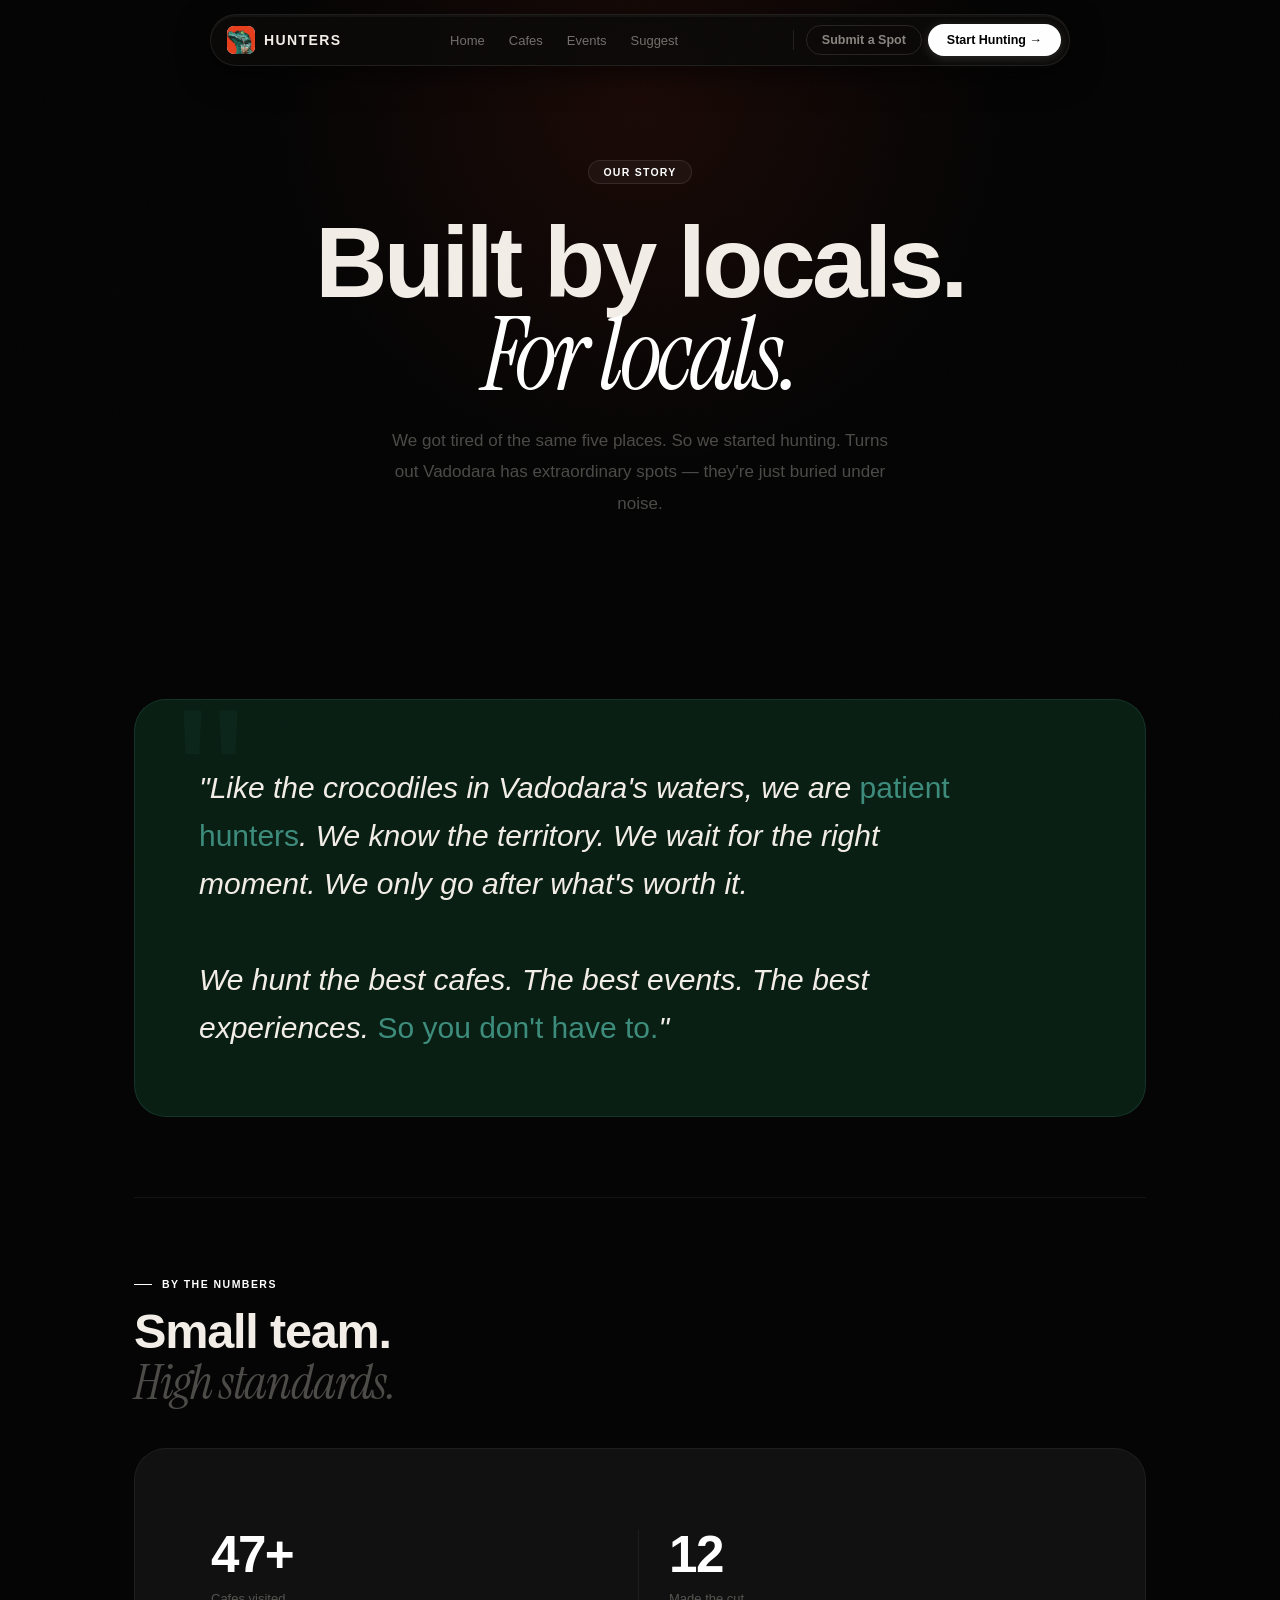
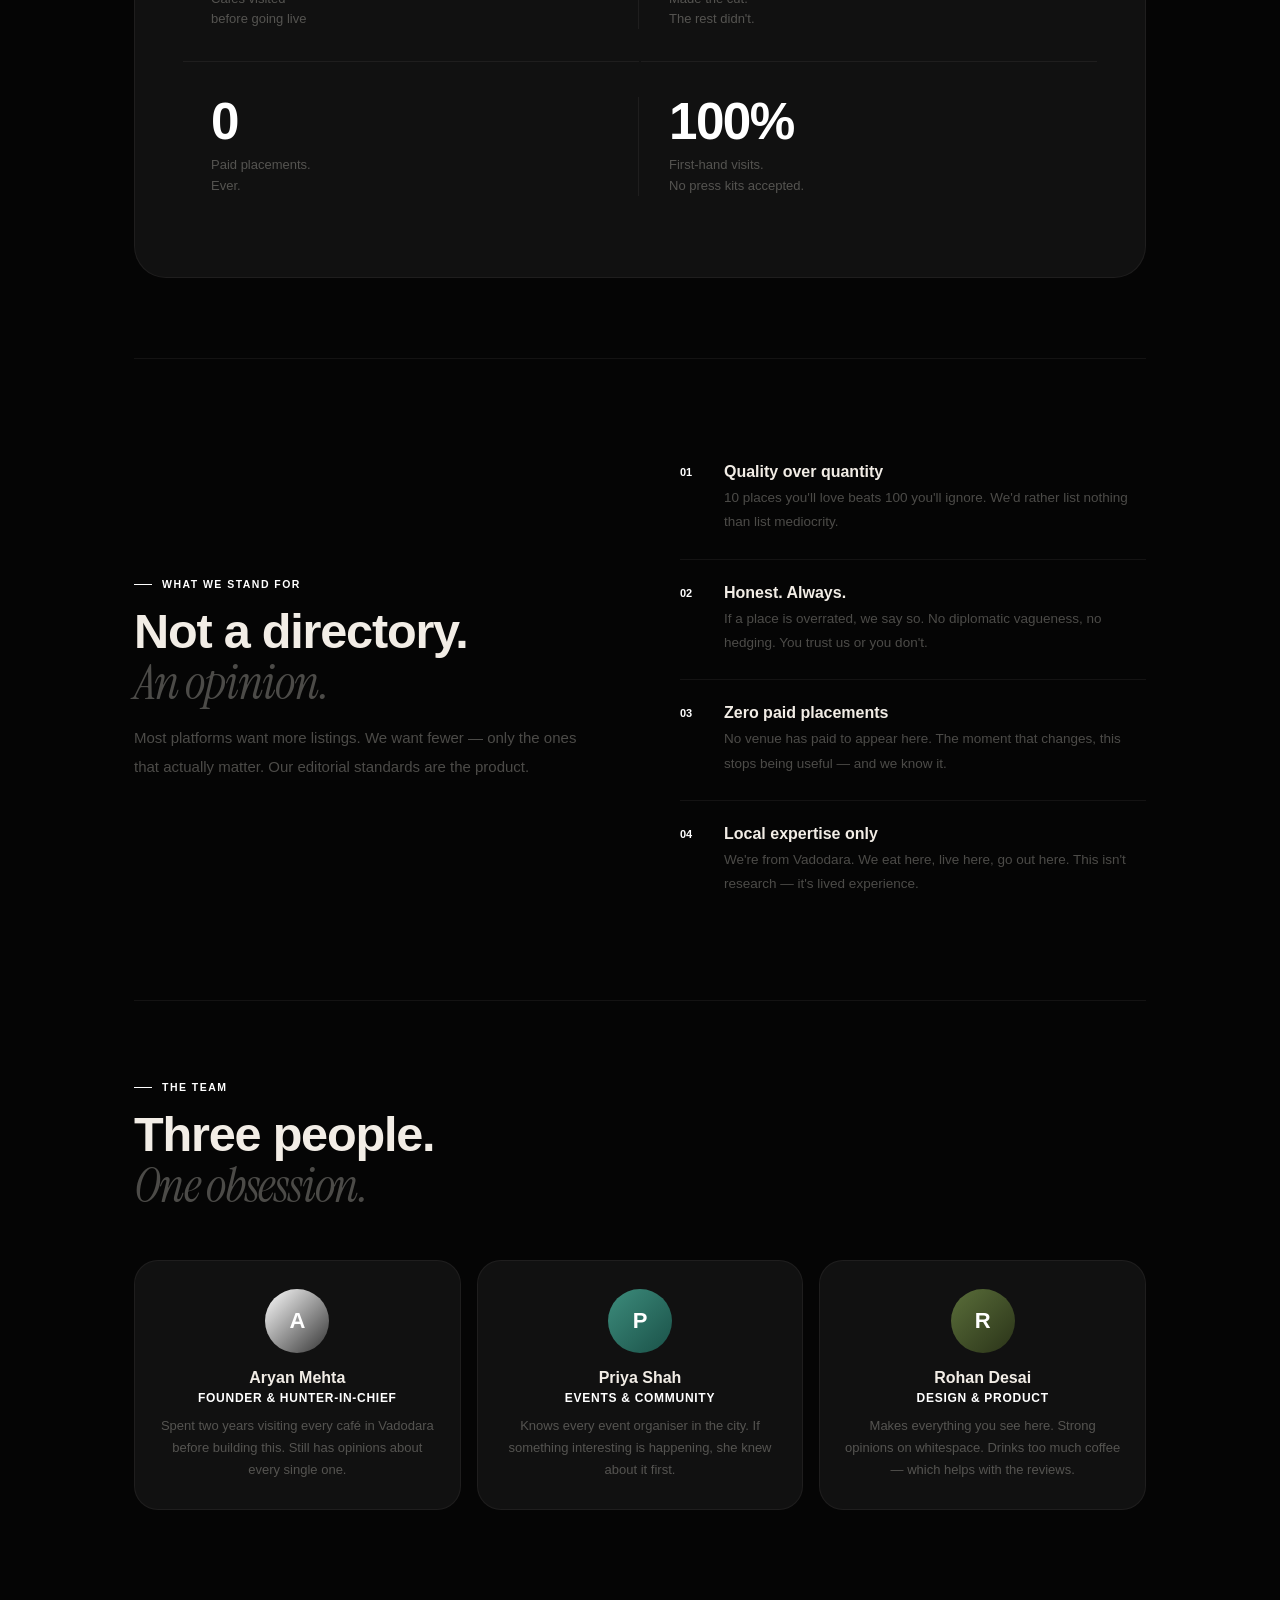
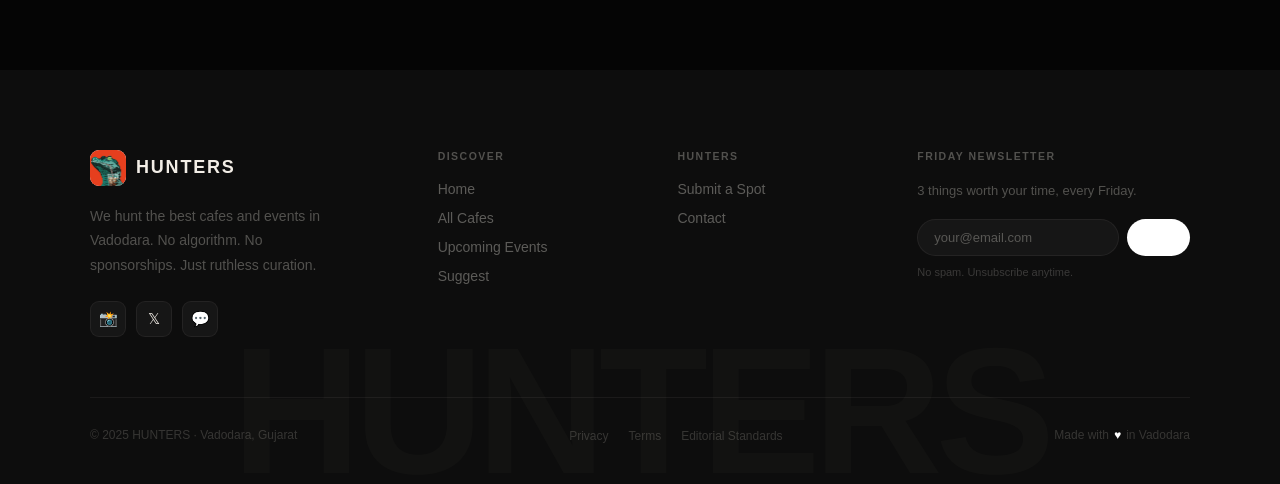
==== commit 76498397: "updates Updated color scheme and font family throughout the page, removed unused styles, and adjuste" ====
--- a/about.html
+++ b/about.html
@@ -12,8 +12,9 @@
     rel="stylesheet">
   <style>
     :root {
-      --red: #e63f1e;
-      --red-bright: #ff5230;
+      --primary: #ffffff;
+      --red: #ffffff;
+      --red-bright: #ffffff;
       --bg: #080808;
       --bg1: #0d0d0d;
       --bg2: #111111;
@@ -50,7 +51,7 @@
     body {
       background: #050505;
       color: var(--ink);
-      font-family: 'DM Sans', sans-serif;
+      font-family: 'Plus Jakarta Sans', sans-serif;
       overflow-x: hidden
     }
 
@@ -64,7 +65,7 @@
     }
 
     ::selection {
-      background: var(--red);
+      background: var(--primary);
       color: #fff
     }
 
@@ -154,7 +155,7 @@
       width: 28px;
       height: 28px;
       border-radius: 7px;
-      background: var(--red);
+      background: var(--primary);
       overflow: hidden;
       flex-shrink: 0
     }
@@ -167,7 +168,7 @@
     }
 
     .n-name {
-      font-family: 'Cabinet Grotesk', sans-serif;
+      font-family: 'Plus Jakarta Sans', sans-serif;
       font-weight: 900;
       font-size: 14px;
       letter-spacing: .1em;
@@ -246,20 +247,20 @@
     .n-cta {
       font-size: 12.5px;
       font-weight: 700;
-      color: #fff;
+      color: #000;
       padding: 8px 18px;
       border-radius: 100px;
-      background: var(--red);
+      background: var(--primary);
       border: 1px solid rgba(255, 255, 255, .08);
-      box-shadow: 0 2px 12px rgba(230, 63, 30, .35);
+      box-shadow: 0 2px 12px rgba(255, 255, 255, .15);
       transition: background .2s, transform .15s var(--spring), box-shadow .3s;
       white-space: nowrap
     }
 
     .n-cta:hover {
-      background: var(--red-bright);
+      background: var(--primary);
       transform: translateY(-1px);
-      box-shadow: 0 6px 24px rgba(230, 63, 30, .5)
+      box-shadow: 0 6px 24px rgba(255, 255, 255, .2)
     }
 
     .n-menu-btn {
@@ -303,7 +304,7 @@
     }
 
     .n-mobile-menu a {
-      font-family: 'Cabinet Grotesk', sans-serif;
+      font-family: 'Plus Jakarta Sans', sans-serif;
       font-weight: 800;
       font-size: 32px;
       color: rgba(242, 237, 230, .3);
@@ -321,8 +322,8 @@
 
     .n-mobile-menu .nm-cta {
       margin-top: 24px;
-      background: var(--red);
-      color: #fff !important;
+      background: var(--primary);
+      color: #000 !important;
       border-radius: 100px;
       padding: 16px 40px !important;
       font-size: 16px !important;
@@ -342,7 +343,7 @@
       font-weight: 700;
       letter-spacing: .14em;
       text-transform: uppercase;
-      color: var(--red);
+      color: var(--primary);
       margin-bottom: 16px;
       display: flex;
       align-items: center;
@@ -353,11 +354,11 @@
       content: '';
       width: 18px;
       height: 1px;
-      background: var(--red)
+      background: var(--primary)
     }
 
     .sec-h {
-      font-family: 'Cabinet Grotesk', sans-serif;
+      font-family: 'Plus Jakarta Sans', sans-serif;
       font-weight: 900;
       font-size: clamp(34px, 3.8vw, 52px);
       line-height: 1.04;
@@ -373,7 +374,7 @@
     }
 
     .accent {
-      color: var(--red)
+      color: var(--primary)
     }
 
     @keyframes fadeUp {
@@ -424,21 +425,21 @@
       display: inline-flex;
       align-items: center;
       gap: 8px;
-      background: rgba(230, 63, 30, .07);
-      border: 1px solid rgba(230, 63, 30, .18);
+      background: rgba(255, 255, 255, .04);
+      border: 1px solid rgba(255, 255, 255, .1);
       border-radius: 100px;
       padding: 5px 14px;
       font-size: 10.5px;
       font-weight: 700;
       letter-spacing: .12em;
       text-transform: uppercase;
-      color: var(--red);
+      color: var(--primary);
       margin-bottom: 32px;
       animation: fadeUp .7s var(--ease-out) .1s both
     }
 
     .pg-h {
-      font-family: 'Cabinet Grotesk', sans-serif;
+      font-family: 'Plus Jakarta Sans', sans-serif;
       font-weight: 900;
       font-size: clamp(52px, 8vw, 100px);
       line-height: .92;
@@ -524,10 +525,10 @@
     }
 
     .stat-n {
-      font-family: 'Cabinet Grotesk', sans-serif;
+      font-family: 'Plus Jakarta Sans', sans-serif;
       font-weight: 900;
       font-size: clamp(36px, 4vw, 52px);
-      color: var(--red);
+      color: var(--primary);
       line-height: 1;
       margin-bottom: 8px;
       letter-spacing: -.03em
@@ -557,10 +558,10 @@
     }
 
     .v-num {
-      font-family: 'Cabinet Grotesk', sans-serif;
+      font-family: 'Plus Jakarta Sans', sans-serif;
       font-weight: 900;
       font-size: 11px;
-      color: var(--red);
+      color: var(--primary);
       min-width: 24px;
       margin-top: 3px
     }
@@ -595,7 +596,7 @@
     }
 
     .team-card:hover {
-      border-color: rgba(230, 63, 30, .18);
+      border-color: rgba(255, 255, 255, .1);
       transform: translateY(-4px)
     }
 
@@ -607,14 +608,14 @@
       display: flex;
       align-items: center;
       justify-content: center;
-      font-family: 'Cabinet Grotesk', sans-serif;
+      font-family: 'Plus Jakarta Sans', sans-serif;
       font-weight: 900;
       font-size: 22px;
       color: #fff
     }
 
     .av-a {
-      background: linear-gradient(135deg, #e63f1e, #a52a0e)
+      background: linear-gradient(135deg, #ffffff, #333333)
     }
 
     .av-b {
@@ -626,7 +627,7 @@
     }
 
     .team-name {
-      font-family: 'Cabinet Grotesk', sans-serif;
+      font-family: 'Plus Jakarta Sans', sans-serif;
       font-weight: 800;
       font-size: 16px;
       color: var(--ink);
@@ -635,7 +636,7 @@
 
     .team-role {
       font-size: 12px;
-      color: var(--red);
+      color: var(--primary);
       font-weight: 600;
       letter-spacing: .06em;
       text-transform: uppercase;
@@ -663,7 +664,7 @@
       position: absolute;
       top: -20px;
       left: 40px;
-      font-family: 'Instrument Serif', serif;
+      font-family: 'Plus Jakarta Sans', sans-serif;
       font-size: 200px;
       color: rgba(61, 140, 124, .07);
       pointer-events: none;
@@ -671,7 +672,7 @@
     }
 
     .manifesto-text {
-      font-family: 'Instrument Serif', serif;
+      font-family: 'Plus Jakarta Sans', sans-serif;
       font-style: italic;
       font-size: clamp(20px, 2.5vw, 30px);
       line-height: 1.6;
@@ -700,7 +701,7 @@
       bottom: -30px;
       left: 50%;
       transform: translateX(-50%);
-      font-family: 'Cabinet Grotesk', sans-serif;
+      font-family: 'Plus Jakarta Sans', sans-serif;
       font-weight: 900;
       font-size: clamp(80px, 14vw, 180px);
       letter-spacing: -.04em;
@@ -733,7 +734,7 @@
       width: 36px;
       height: 36px;
       border-radius: 9px;
-      background: var(--red);
+      background: var(--primary);
       overflow: hidden;
       flex-shrink: 0
     }
@@ -746,7 +747,7 @@
     }
 
     .ft-name {
-      font-family: 'Cabinet Grotesk', sans-serif;
+      font-family: 'Plus Jakarta Sans', sans-serif;
       font-weight: 900;
       font-size: 18px;
       letter-spacing: .1em;
@@ -824,7 +825,7 @@
       padding: 10px 16px;
       font-size: 13px;
       color: var(--ink);
-      font-family: 'DM Sans', sans-serif;
+      font-family: 'Plus Jakarta Sans', sans-serif;
       outline: none;
       transition: border-color .2s
     }
@@ -838,21 +839,21 @@
     }
 
     .ft-nl-btn {
-      background: var(--red);
+      background: var(--primary);
       color: #fff;
       border: none;
       border-radius: 100px;
       padding: 10px 18px;
       font-size: 13px;
       font-weight: 700;
-      font-family: 'Cabinet Grotesk', sans-serif;
+      font-family: 'Plus Jakarta Sans', sans-serif;
       cursor: pointer;
       white-space: nowrap;
       transition: background .2s
     }
 
     .ft-nl-btn:hover {
-      background: var(--red-bright)
+      background: var(--primary)
     }
 
     .ft-nl-note {
@@ -905,7 +906,7 @@
     }
 
     .foot-made span {
-      color: var(--red)
+      color: var(--primary)
     }
 
     /* RESPONSIVE */
@@ -1080,9 +1081,9 @@
         <span class="n-name">HUNTERS</span>
       </a>
       <ul class="n-links">
+        <li><a href="index.html">Home</a></li>
         <li><a href="cafes.html">Cafes</a></li>
         <li><a href="events.html">Events</a></li>
-        <li><a href="about.html" class="active">About</a></li>
         <li><a href="suggest.html">Suggest</a></li>
       </ul>
       <div class="n-right">
@@ -1094,9 +1095,9 @@
     </div>
   </nav>
   <div class="n-mobile-menu" id="mobileMenu">
+    <a href="index.html">Home</a>
     <a href="cafes.html">Cafes</a>
     <a href="events.html">Events</a>
-    <a href="about.html">About</a>
     <a href="suggest.html">Suggest</a>
     <a href="cafes.html" class="nm-cta">Start Hunting →</a>
   </div>
@@ -1107,7 +1108,7 @@
       <div class="pg-glow"></div>
       <div class="pg-badge">Our Story</div>
       <h1 class="pg-h">Built by locals.<br><span
-          style="font-family:'Instrument Serif',serif;font-style:italic;font-weight:400;color:var(--red)">For
+          style="font-family:'Instrument Serif',serif;font-style:italic;font-weight:400;color:var(--primary)">For
           locals.</span></h1>
       <p class="pg-sub">We got tired of the same five places. So we started hunting. Turns out Vadodara has
         extraordinary spots — they're just buried under noise.</p>
@@ -1228,701 +1229,7 @@
 
   </div>
 
-  <!-- ══════════════════════ 4,000 WEEKS ══════════════════════ -->
-  <div id="weeks-section">
-    <style>
-      /* ── 4,000 WEEKS SCOPED STYLES ── */
-      #weeks-section {
-        --w-black: #080808;
-        --w-white: #F5F3EE;
-        --w-orange: #E76F51;
-        --w-dim: #1C1C1C;
-        --w-muted: #3a3a3a;
-        --w-text-dim: #555;
-        background: var(--w-black);
-        font-family: 'DM Mono', monospace;
-        overflow-x: hidden;
-        color: var(--w-white);
-      }
-
-      /* INTRO */
-      #weeks-intro {
-        height: 100vh;
-        display: flex;
-        flex-direction: column;
-        align-items: center;
-        justify-content: center;
-        text-align: center;
-        padding: 40px;
-        position: relative;
-      }
-
-      .weeks-intro-brand {
-        font-family: 'Bebas Neue', sans-serif;
-        font-size: 11px;
-        letter-spacing: 8px;
-        color: var(--w-orange);
-        margin-bottom: 48px;
-        animation: wFadeUp 1s ease both 0.2s;
-      }
-
-      .weeks-intro-h1 {
-        font-family: 'Bebas Neue', sans-serif;
-        font-size: clamp(72px, 16vw, 160px);
-        line-height: 0.88;
-        animation: wFadeUp 1s ease both 0.4s;
-        color: var(--w-white);
-      }
-
-      .weeks-intro-h1 .weeks-accent {
-        color: var(--w-orange);
-      }
-
-      .weeks-intro-sub {
-        font-size: 12px;
-        color: var(--w-text-dim);
-        letter-spacing: 1px;
-        margin-top: 28px;
-        line-height: 1.8;
-        animation: wFadeUp 1s ease both 0.6s;
-      }
-
-      .weeks-scroll-hint {
-        position: absolute;
-        bottom: 40px;
-        left: 50%;
-        transform: translateX(-50%);
-        display: flex;
-        flex-direction: column;
-        align-items: center;
-        gap: 8px;
-        animation: wFadeUp 1s ease both 1s;
-      }
-
-      .weeks-scroll-hint span {
-        font-size: 9px;
-        letter-spacing: 3px;
-        color: var(--w-muted);
-      }
-
-      .weeks-scroll-arrow {
-        width: 1px;
-        height: 40px;
-        background: linear-gradient(to bottom, var(--w-muted), transparent);
-        animation: wScrollPulse 2s ease-in-out infinite;
-      }
-
-      @keyframes wScrollPulse {
-
-        0%,
-        100% {
-          opacity: 0.3;
-          transform: scaleY(1);
-        }
-
-        50% {
-          opacity: 1;
-          transform: scaleY(1.2);
-        }
-      }
-
-      /* SCROLL CONTAINER */
-      #weeks-scroll-container {
-        display: flex;
-        max-width: 1200px;
-        margin: 0 auto;
-        padding: 0 24px;
-        position: relative;
-      }
-
-      /* LEFT STICKY GRID */
-      #weeks-grid-sticky {
-        position: sticky;
-        top: 0;
-        height: 100vh;
-        width: 560px;
-        min-width: 560px;
-        display: flex;
-        flex-direction: column;
-        justify-content: center;
-        align-items: flex-start;
-        padding: 40px 40px 40px 0;
-        flex-shrink: 0;
-      }
-
-      .weeks-grid-label-top {
-        font-size: 9px;
-        letter-spacing: 3px;
-        color: var(--w-muted);
-        margin-bottom: 16px;
-      }
-
-      .weeks-grid-legend {
-        display: flex;
-        flex-direction: column;
-        gap: 8px;
-        margin-top: 20px;
-      }
-
-      .weeks-leg {
-        display: flex;
-        align-items: center;
-        gap: 10px;
-        font-size: 9px;
-        letter-spacing: 1.5px;
-        color: var(--w-text-dim);
-      }
-
-      .weeks-leg-dot {
-        width: 8px;
-        height: 8px;
-        border-radius: 50%;
-        flex-shrink: 0;
-      }
-
-      /* RIGHT SECTIONS */
-      #weeks-sections {
-        flex: 1;
-        padding-left: 80px;
-      }
-
-      .weeks-section {
-        min-height: 100vh;
-        display: flex;
-        flex-direction: column;
-        justify-content: center;
-        padding: 80px 0;
-        position: relative;
-      }
-
-      .weeks-section-tag {
-        font-size: 9px;
-        letter-spacing: 4px;
-        color: var(--w-orange);
-        margin-bottom: 20px;
-        opacity: 0;
-        transform: translateY(20px);
-        transition: all 0.7s ease;
-      }
-
-      .weeks-section-tag.wvisible {
-        opacity: 1;
-        transform: none;
-      }
-
-      .weeks-section-num {
-        font-family: 'Bebas Neue', sans-serif;
-        font-size: 120px;
-        line-height: 1;
-        color: var(--w-dim);
-        position: absolute;
-        right: 0;
-        top: 50%;
-        transform: translateY(-50%);
-        user-select: none;
-        pointer-events: none;
-      }
-
-      .weeks-section-title {
-        font-family: 'Bebas Neue', sans-serif;
-        font-size: clamp(40px, 5vw, 64px);
-        line-height: 1;
-        margin-bottom: 12px;
-        opacity: 0;
-        transform: translateY(24px);
-        transition: all 0.7s ease 0.1s;
-        color: var(--w-white);
-      }
-
-      .weeks-section-title.wvisible {
-        opacity: 1;
-        transform: none;
-      }
-
-      .weeks-section-title .wo {
-        color: var(--w-orange);
-      }
-
-      .weeks-section-body {
-        font-size: 13px;
-        line-height: 2;
-        color: var(--w-text-dim);
-        max-width: 380px;
-        opacity: 0;
-        transform: translateY(24px);
-        transition: all 0.7s ease 0.2s;
-      }
-
-      .weeks-section-body.wvisible {
-        opacity: 1;
-        transform: none;
-      }
-
-      .weeks-section-body strong {
-        color: var(--w-white);
-        font-weight: 500;
-      }
-
-      .weeks-section-italic {
-        font-family: 'Playfair Display', serif;
-        font-style: italic;
-        font-size: 18px;
-        color: var(--w-orange);
-        margin-top: 24px;
-        opacity: 0;
-        transform: translateY(16px);
-        transition: all 0.7s ease 0.35s;
-      }
-
-      .weeks-section-italic.wvisible {
-        opacity: 1;
-        transform: none;
-      }
-
-      .weeks-week-badge {
-        display: inline-flex;
-        align-items: center;
-        gap: 8px;
-        background: var(--w-dim);
-        border: 1px solid #2a2a2a;
-        padding: 8px 14px;
-        border-radius: 2px;
-        font-size: 10px;
-        letter-spacing: 2px;
-        color: var(--w-text-dim);
-        margin-top: 28px;
-        opacity: 0;
-        transform: translateY(16px);
-        transition: all 0.7s ease 0.45s;
-      }
-
-      .weeks-week-badge.wvisible {
-        opacity: 1;
-        transform: none;
-      }
-
-      .weeks-week-badge .wnum {
-        color: var(--w-orange);
-        font-size: 13px;
-      }
-
-      /* FINAL */
-      #weeks-final {
-        min-height: 100vh;
-        display: flex;
-        flex-direction: column;
-        align-items: center;
-        justify-content: center;
-        text-align: center;
-        padding: 80px 40px;
-        position: relative;
-      }
-
-      .weeks-final-sub {
-        font-size: 10px;
-        letter-spacing: 5px;
-        color: var(--w-orange);
-        margin-bottom: 24px;
-      }
-
-      .weeks-final-h {
-        font-family: 'Bebas Neue', sans-serif;
-        font-size: clamp(48px, 10vw, 100px);
-        line-height: 0.9;
-        margin-bottom: 32px;
-        color: var(--w-white);
-      }
-
-      .weeks-final-body {
-        font-size: 13px;
-        line-height: 2;
-        color: var(--w-text-dim);
-        max-width: 420px;
-        margin-bottom: 48px;
-      }
-
-      .weeks-final-body strong {
-        color: var(--w-white);
-      }
-
-      .weeks-cta-btn {
-        display: inline-block;
-        background: var(--w-orange);
-        color: #080808;
-        font-family: 'Bebas Neue', sans-serif;
-        font-size: 18px;
-        letter-spacing: 4px;
-        padding: 18px 52px;
-        border-radius: 2px;
-        cursor: pointer;
-        border: none;
-        transition: transform 0.2s, box-shadow 0.2s;
-        text-decoration: none;
-      }
-
-      .weeks-cta-btn:hover {
-        transform: translateY(-3px);
-        box-shadow: 0 12px 40px rgba(231, 111, 81, 0.3);
-      }
-
-      .weeks-final-brand {
-        margin-top: 64px;
-        font-family: 'Bebas Neue', sans-serif;
-        font-size: 11px;
-        letter-spacing: 8px;
-        color: var(--w-muted);
-      }
-
-      /* PROGRESS BAR */
-      #weeks-progress {
-        position: fixed;
-        top: 0;
-        left: 0;
-        height: 2px;
-        background: var(--w-orange);
-        z-index: 999;
-        transition: width 0.1s linear;
-        width: 0%;
-        pointer-events: none;
-      }
-
-      @keyframes wFadeUp {
-        from {
-          opacity: 0;
-          transform: translateY(20px);
-        }
-
-        to {
-          opacity: 1;
-          transform: translateY(0);
-        }
-      }
-
-      @media (max-width: 768px) {
-        #weeks-scroll-container {
-          flex-direction: column;
-          padding: 0;
-        }
-
-        #weeks-grid-sticky {
-          position: relative;
-          height: auto;
-          width: 100%;
-          min-width: unset;
-          padding: 40px 20px 20px;
-          align-items: center;
-        }
-
-        #weeks-sections {
-          padding: 0 20px;
-        }
-
-        .weeks-section-num {
-          display: none;
-        }
-
-        .weeks-section-body {
-          max-width: 100%;
-        }
-      }
-    </style>
-
-    <div id="weeks-progress"></div>
-
-    <!-- INTRO -->
-    <section id="weeks-intro">
-      <div class="weeks-intro-brand">HUNTERS &nbsp;·&nbsp; VADODARA</div>
-      <h2 class="weeks-intro-h1">4,000<br><span class="weeks-accent">WEEKS.</span></h2>
-      <p class="weeks-intro-sub">
-        that's the average human life.<br>
-        scroll to see where yours actually goes.
-      </p>
-      <div class="weeks-scroll-hint">
-        <span>SCROLL</span>
-        <div class="weeks-scroll-arrow"></div>
-      </div>
-    </section>
-
-    <!-- MAIN -->
-    <div id="weeks-scroll-container">
-
-      <!-- LEFT STICKY GRID -->
-      <div id="weeks-grid-sticky">
-        <div class="weeks-grid-label-top">YOUR &nbsp;4,000 &nbsp;WEEKS</div>
-        <canvas id="weeks-dot-canvas"></canvas>
-        <div class="weeks-grid-legend">
-          <div class="weeks-leg">
-            <div class="weeks-leg-dot" style="background:#1a1a1a;border:1px solid #333"></div>SLEEPING
-          </div>
-          <div class="weeks-leg">
-            <div class="weeks-leg-dot" style="background:#252525;border:1px solid #3a3a3a"></div>WORK / SCHOOL
-          </div>
-          <div class="weeks-leg">
-            <div class="weeks-leg-dot" style="background:#2a1810"></div>CHORES &amp; EATING
-          </div>
-          <div class="weeks-leg">
-            <div class="weeks-leg-dot" style="background:#E76F51"></div>FREE TIME
-          </div>
-          <div class="weeks-leg">
-            <div class="weeks-leg-dot" style="background:#0d0d0d;border:1px solid #1a1a1a"></div>GONE (PAST)
-          </div>
-        </div>
-      </div>
-
-      <!-- RIGHT SCROLL SECTIONS -->
-      <div id="weeks-sections">
-
-        <div class="weeks-section" data-fill="0" data-weeks="0">
-          <div class="weeks-section-num">01</div>
-          <div class="weeks-section-tag">WEEK 1 · AGE 0</div>
-          <h3 class="weeks-section-title">YOU WERE<br><span class="wo">BORN.</span></h3>
-          <p class="weeks-section-body">
-            4,160 dots. Each one is a week of your life.<br><br>
-            Right now they're all there. <strong>Full. Untouched.</strong><br>
-            You haven't wasted a single one yet.
-          </p>
-          <div class="weeks-section-italic">The clock starts now.</div>
-        </div>
-
-        <div class="weeks-section" data-fill="936" data-weeks="936">
-          <div class="weeks-section-num">02</div>
-          <div class="weeks-section-tag">WEEKS 1–936 · AGE 0–18</div>
-          <h3 class="weeks-section-title">SCHOOL.<br><span class="wo">HOMEWORK.</span><br>GROWING UP.</h3>
-          <p class="weeks-section-body">
-            <strong>936 weeks.</strong> You spent them learning to walk, surviving school, sitting in classrooms, doing
-            homework you hated.<br><br>
-            You didn't choose most of this. Nobody does.<br>
-            These weeks happened <strong>to</strong> you.
-          </p>
-          <div class="weeks-section-italic">"I'll live when I grow up."</div>
-          <div class="weeks-week-badge"><span class="wnum">936</span>&nbsp;weeks gone</div>
-        </div>
-
-        <div class="weeks-section" data-fill="1300" data-weeks="1300">
-          <div class="weeks-section-num">03</div>
-          <div class="weeks-section-tag">SLEEPING · ALL YOUR LIFE</div>
-          <h3 class="weeks-section-title">A THIRD OF IT.<br><span class="wo">ASLEEP.</span></h3>
-          <p class="weeks-section-body">
-            You'll sleep roughly <strong>8 hours a day</strong> your whole life.<br>
-            That's 1,387 weeks — <strong>gone, unconscious.</strong><br><br>
-            You can't negotiate this one. Your body needs it.<br>
-            We're not counting these against you.
-          </p>
-          <div class="weeks-section-italic">Non-negotiable.</div>
-          <div class="weeks-week-badge"><span class="wnum">~1,387</span>&nbsp;weeks sleeping</div>
-        </div>
-
-        <div class="weeks-section" data-fill="1900" data-weeks="1900">
-          <div class="weeks-section-num">04</div>
-          <div class="weeks-section-tag">AGE 22–65 · THE GRIND</div>
-          <h3 class="weeks-section-title">WORKING.<br><span class="wo">EVERY WEEK.</span></h3>
-          <p class="weeks-section-body">
-            If you work a standard career — <strong>40+ years, 50 weeks a year</strong> — that's another 2,000 weeks
-            spoken for. Meetings. Deadlines. Commutes.<br><br>
-            Some of it meaningful. Most of it <strong>not what you planned at 18.</strong>
-          </p>
-          <div class="weeks-section-italic">"I'll travel when I retire."</div>
-          <div class="weeks-week-badge"><span class="wnum">~2,000</span>&nbsp;weeks working</div>
-        </div>
-
-        <div class="weeks-section" data-fill="2200" data-weeks="2200">
-          <div class="weeks-section-num">05</div>
-          <div class="weeks-section-tag">THE TRUTH</div>
-          <h3 class="weeks-section-title">WHAT'S<br><span class="wo">ACTUALLY LEFT.</span></h3>
-          <p class="weeks-section-body">
-            After sleeping, schooling, working, eating, commuting —<br>
-            <strong>you have roughly 400–600 weeks of real free time.</strong><br><br>
-            Not days. <strong>Weeks.</strong> Your entire adult free time.<br>
-            All the weekends, evenings, holidays. That's it.
-          </p>
-          <div class="weeks-section-italic">~500 weeks to actually live.</div>
-          <div class="weeks-week-badge"><span class="wnum">~500</span>&nbsp;free weeks total</div>
-        </div>
-
-        <div class="weeks-section" data-fill="2450" data-weeks="2450">
-          <div class="weeks-section-num">06</div>
-          <div class="weeks-section-tag">THE PROBLEM</div>
-          <h3 class="weeks-section-title">AND YOU'RE<br><span class="wo">SCROLLING.</span></h3>
-          <p class="weeks-section-body">
-            The average person spends <strong>6–7 hours a week</strong> on their phone — mindlessly scrolling through
-            content they won't remember.<br><br>
-            That's <strong>~100 weeks of your free time</strong> staring at a screen, never going anywhere, never doing
-            anything, <strong>just consuming.</strong>
-          </p>
-          <div class="weeks-section-italic">"I'll do it next weekend."</div>
-          <div class="weeks-week-badge"><span class="wnum">~100</span>&nbsp;weeks scrolled away</div>
-        </div>
-
-        <div class="weeks-section" data-fill="2600" data-weeks="2600">
-          <div class="weeks-section-num">07</div>
-          <div class="weeks-section-tag">RIGHT NOW · VADODARA</div>
-          <h3 class="weeks-section-title">YOU'RE<br><span class="wo">22.</span><br>THIS WEEKEND.</h3>
-          <p class="weeks-section-body">
-            You're young. You're in Vadodara. It's the weekend.<br><br>
-            <strong>There's a rooftop cafe that opened last month.</strong> A jazz night at a venue you've never been
-            to. A gallery show closing Sunday.<br><br>
-            And you're on Instagram, watching someone else live.
-          </p>
-          <div class="weeks-section-italic">This is the moment. Not later.</div>
-        </div>
-
-        <div class="weeks-section" data-fill="2750" data-weeks="2750">
-          <div class="weeks-section-num">08</div>
-          <div class="weeks-section-tag">THE SOLUTION</div>
-          <h3 class="weeks-section-title">WE HUNT<br><span class="wo">FOR YOU.</span></h3>
-          <p class="weeks-section-body">
-            HUNTERS exists for exactly this.<br>
-            We cut through the noise so you don't waste your <strong>500 free weeks</strong> on mediocre places and
-            forgettable nights.<br><br>
-            <strong>Curated cafes. Real events. Zero BS.</strong><br>
-            One source you can actually trust.
-          </p>
-          <div class="weeks-section-italic">"We hunt the best. You show up."</div>
-        </div>
-
-      </div>
-    </div>
-
-    <!-- FINAL -->
-    <section id="weeks-final">
-      <div class="weeks-final-sub">HUNTERS · VADODARA</div>
-      <h2 class="weeks-final-h">STOP SCROLLING.<br>START <span style="color:#E76F51">HUNTING.</span></h2>
-      <p class="weeks-final-body">
-        You have <strong>~500 free weeks</strong> in your entire adult life.<br>
-        You're spending them in Vadodara.<br>
-        Make them worth something.
-      </p>
-      <a class="weeks-cta-btn" href="cafes.html">START HUNTING</a>
-      <div class="weeks-final-brand">HUNTERS · WE HUNT THE BEST EXPERIENCES IN VADODARA</div>
-    </section>
-
-    <script>
-      (function () {
-        const COLS = 52, ROWS = 80, TOTAL = COLS * ROWS;
-        const dotTypes = new Array(TOTAL).fill('free');
-        function fillRange(start, end, type) {
-          for (let i = start; i < Math.min(end, TOTAL); i++) dotTypes[i] = type;
-        }
-        fillRange(0, 1387, 'sleep');
-        fillRange(1387, 2300, 'work');
-        fillRange(2300, 2560, 'chore');
-
-        const canvas = document.getElementById('weeks-dot-canvas');
-        const ctx = canvas.getContext('2d');
-        let DOT_R = 3, GAP = 2;
-
-        function setupCanvas() {
-          const container = document.getElementById('weeks-grid-sticky');
-          const availW = Math.min(container.clientWidth - 40, 520);
-          const totalCellW = availW / COLS;
-          DOT_R = Math.max(2, Math.floor(totalCellW * 0.46));
-          GAP = Math.max(1, Math.floor(totalCellW * 0.18));
-          const w = COLS * (DOT_R * 2 + GAP) - GAP;
-          const h = ROWS * (DOT_R * 2 + GAP) - GAP;
-          canvas.width = w; canvas.height = h;
-          canvas.style.width = w + 'px'; canvas.style.height = h + 'px';
-        }
-
-        function dotCenter(i) {
-          return {
-            x: (i % COLS) * (DOT_R * 2 + GAP) + DOT_R,
-            y: Math.floor(i / COLS) * (DOT_R * 2 + GAP) + DOT_R
-          };
-        }
-
-        function dotColor(i, filled) {
-          if (i < filled) return 'rgba(255,255,255,0.04)';
-          const t = dotTypes[i];
-          if (t === 'sleep') return '#161616';
-          if (t === 'work') return '#202020';
-          if (t === 'chore') return '#1a1510';
-          return '#E76F51';
-        }
-
-        let animFilled = 0, targetFilled = 0, animFrame = null;
-
-        function draw(filled) {
-          ctx.clearRect(0, 0, canvas.width, canvas.height);
-          for (let i = 0; i < TOTAL; i++) {
-            const { x, y } = dotCenter(i);
-            ctx.beginPath();
-            ctx.arc(x, y, DOT_R, 0, Math.PI * 2);
-            if (i < filled) {
-              ctx.fillStyle = 'rgba(255,255,255,0.035)';
-            } else {
-              ctx.fillStyle = dotColor(i, filled);
-              if (dotTypes[i] === 'free') {
-                ctx.shadowColor = 'rgba(231,111,81,0.4)';
-                ctx.shadowBlur = 3;
-              } else { ctx.shadowBlur = 0; }
-            }
-            ctx.fill();
-            ctx.shadowBlur = 0;
-          }
-          if (filled > 0 && filled < TOTAL) {
-            const { x, y } = dotCenter(filled);
-            ctx.beginPath();
-            ctx.arc(x, y, DOT_R + 1, 0, Math.PI * 2);
-            ctx.fillStyle = 'rgba(231,111,81,0.6)';
-            ctx.shadowColor = 'rgba(231,111,81,0.8)';
-            ctx.shadowBlur = 8;
-            ctx.fill();
-            ctx.shadowBlur = 0;
-          }
-        }
-
-        function animateTo(target) {
-          targetFilled = target;
-          if (animFrame) cancelAnimationFrame(animFrame);
-          const speed = Math.max(1, Math.abs(target - animFilled) / 40);
-          function step() {
-            if (Math.abs(animFilled - targetFilled) < 2) {
-              animFilled = targetFilled; draw(animFilled); return;
-            }
-            animFilled += (targetFilled - animFilled) * 0.06;
-            if (targetFilled > animFilled) animFilled = Math.min(targetFilled, animFilled + speed);
-            else animFilled = Math.max(targetFilled, animFilled - speed);
-            draw(Math.round(animFilled));
-            animFrame = requestAnimationFrame(step);
-          }
-          step();
-        }
-
-        const weeksSections = document.querySelectorAll('.weeks-section');
-        const weeksProgressBar = document.getElementById('weeks-progress');
-        const weeksSection = document.getElementById('weeks-section');
-
-        function onWeeksScroll() {
-          const sectionTop = weeksSection.getBoundingClientRect().top + window.scrollY;
-          const sectionH = weeksSection.offsetHeight;
-          const scrollTop = window.scrollY;
-          const pct = Math.max(0, Math.min(1, (scrollTop - sectionTop) / sectionH));
-          weeksProgressBar.style.width = (pct * 100) + '%';
-
-          weeksSections.forEach(sec => {
-            const rect = sec.getBoundingClientRect();
-            const mid = window.innerHeight * 0.5;
-            const inView = rect.top < mid && rect.bottom > mid;
-
-            sec.querySelectorAll('.weeks-section-tag, .weeks-section-title, .weeks-section-body, .weeks-section-italic, .weeks-week-badge').forEach(el => {
-              if (rect.top < window.innerHeight * 0.8) el.classList.add('wvisible');
-            });
-
-            if (inView) animateTo(parseInt(sec.dataset.fill) || 0);
-          });
-
-          const finalRect = document.getElementById('weeks-final').getBoundingClientRect();
-          if (finalRect.top < window.innerHeight * 0.6) animateTo(TOTAL);
-        }
-
-        setupCanvas();
-        draw(0);
-        window.addEventListener('scroll', onWeeksScroll, { passive: true });
-        window.addEventListener('resize', () => { setupCanvas(); draw(Math.round(animFilled)); });
-        onWeeksScroll();
-      })();
-    </script>
-  </div>
+  <!-- 4,000 WEEKS section removed per request -->
 
   <!-- FOOTER -->
   <footer>
@@ -1942,16 +1249,15 @@
         <div class="ft-col">
           <div class="ft-col-head">Discover</div>
           <ul>
+            <li><a href="index.html">Home</a></li>
             <li><a href="cafes.html">All Cafes</a></li>
             <li><a href="events.html">Upcoming Events</a></li>
-            <li><a href="index.html#featured">This Week's Picks</a></li>
-            <li><a href="index.html#how">How It Works</a></li>
+            <li><a href="suggest.html">Suggest</a></li>
           </ul>
         </div>
         <div class="ft-col">
           <div class="ft-col-head">HUNTERS</div>
           <ul>
-            <li><a href="about.html">About Us</a></li>
             <li><a href="suggest.html">Submit a Spot</a></li>
             <li><a href="#">Contact</a></li>
           </ul>
@@ -1988,4 +1294,4 @@
   </script>
 </body>
 
-</html>+</html>
